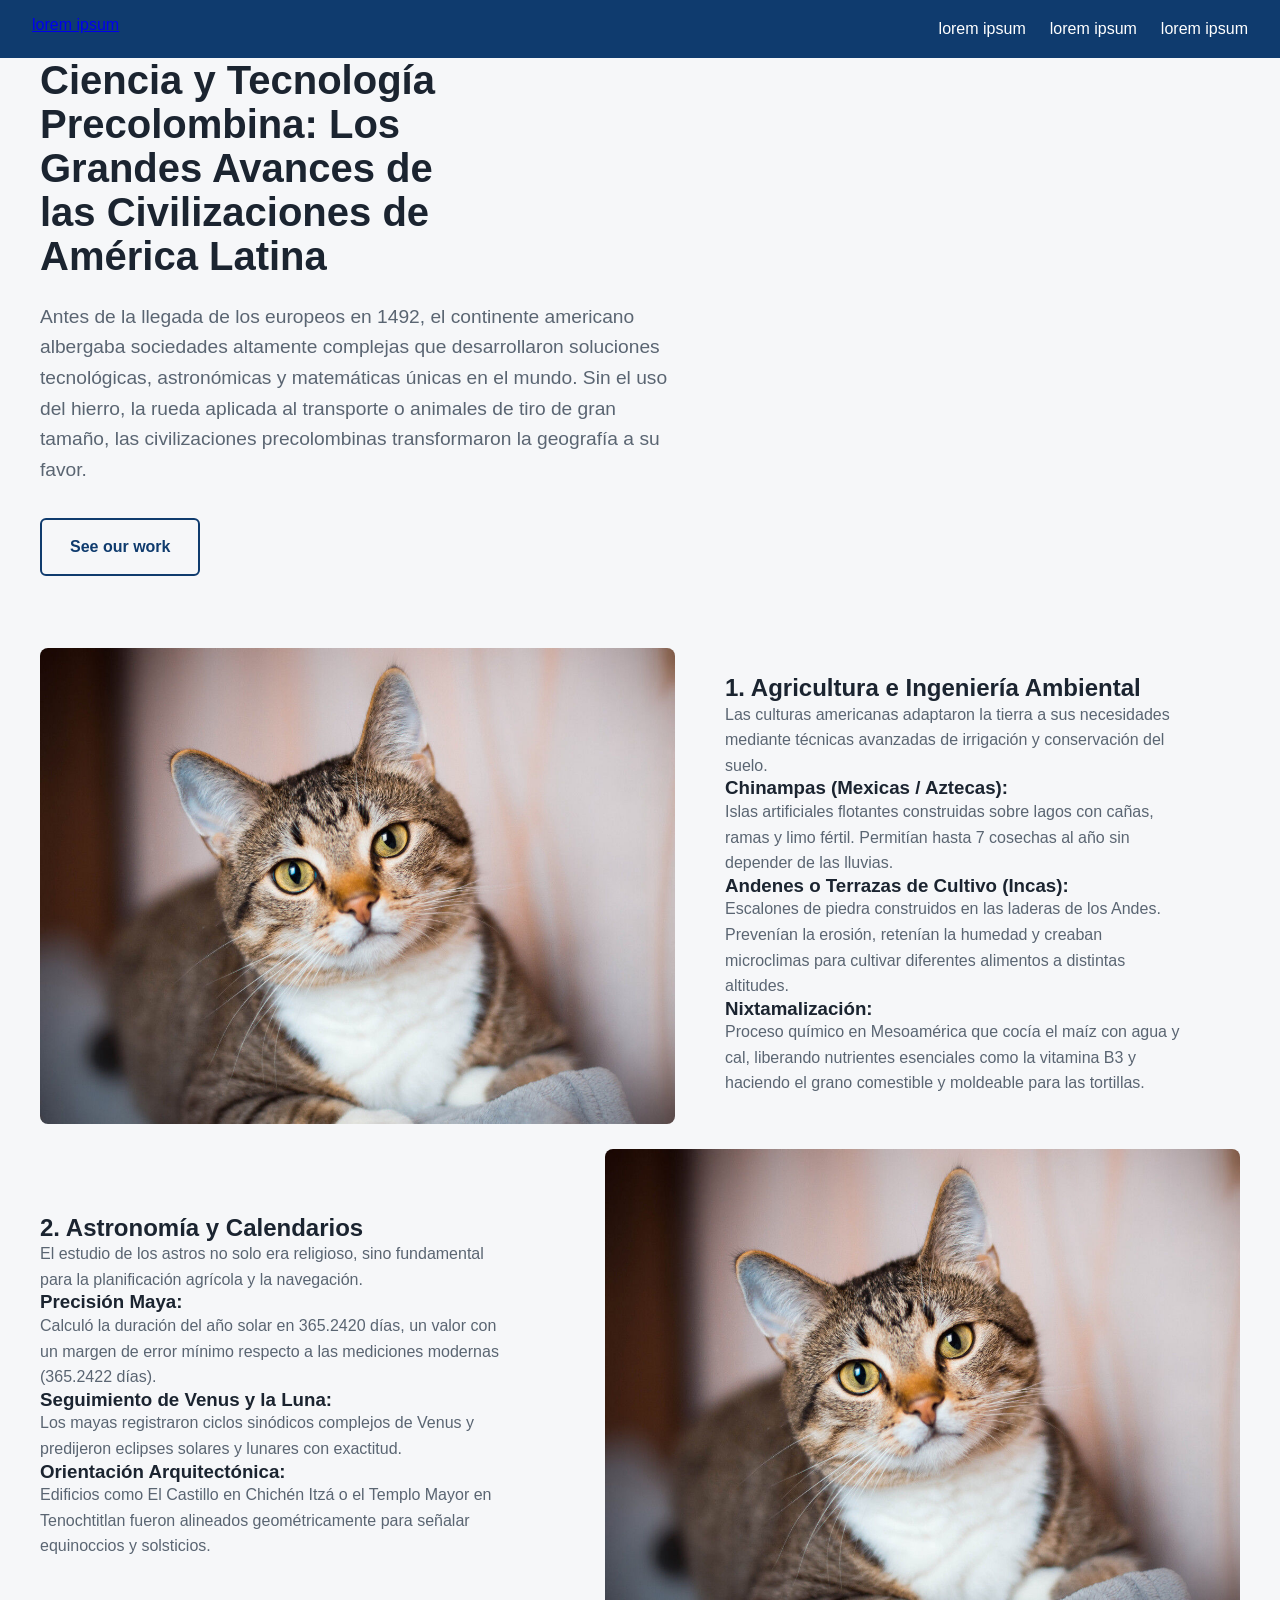
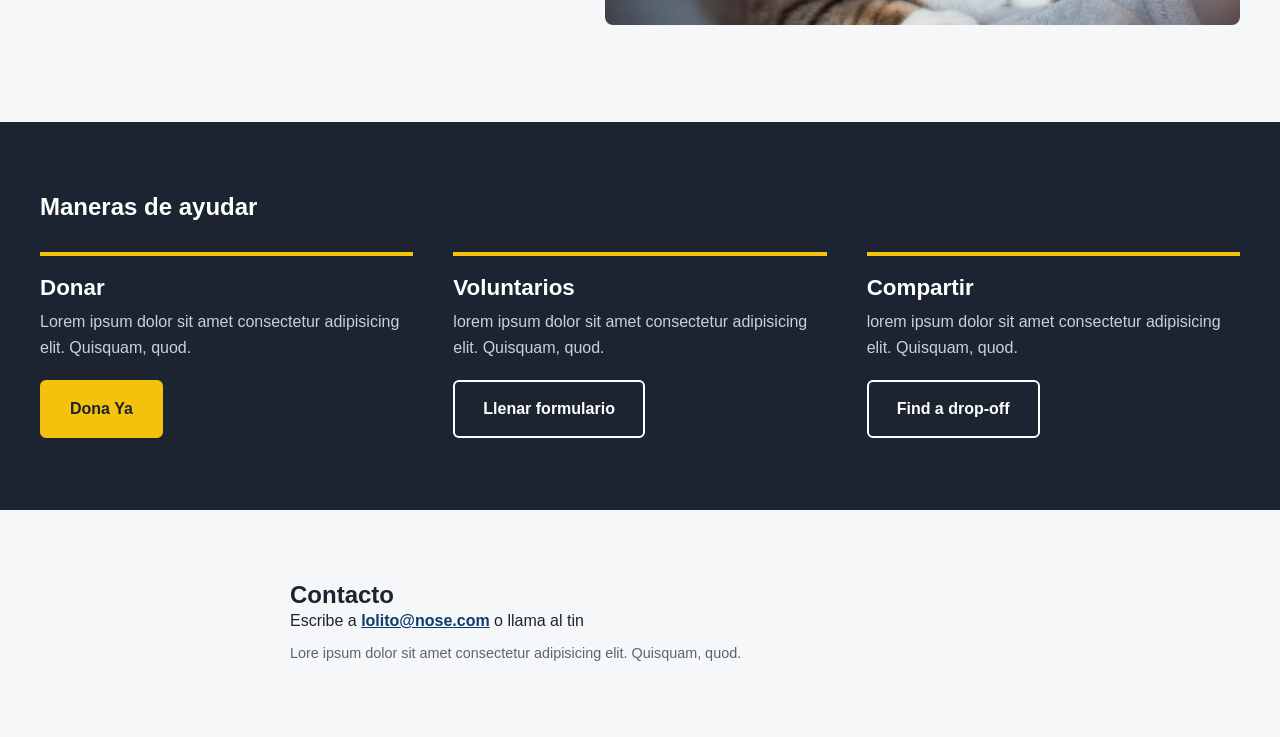
==== index.html @ e3e09599 "Add content on agriculture and astronomy" ====
<!DOCTYPE html>
<html lang="en">
<head>
    <meta charset="UTF-8">
    <meta name="viewport" content="width=device-width, initial-scale=1.0">
    <link rel="stylesheet" href="style.css">
    <title>Document</title>
</head>
<body>
    <header class="header">
        <a class="logo" href="#top">lorem ipsum</a>
        <nav class="menu">
            <ul class="menu-list">
                <li><a href="#about">lorem ipsum</a></li>
                <li><a href="#help">lorem ipsum</a></li>
                <li><a href="#contac">lorem ipsum</a></li>
            </ul>
        </nav>
    </header>
    <main id="top">
        <section class="hero">
            <div class="container">
                <!--svg class="wave" viewBox="0 0 600 60" preserveAspectRatio="none" aria-hidden="true">
                    <polyline points="0,30 90,30 110,28 125,8 140,52 155,4 170,56 185,22 205,34 230,30 600,30"/>
                </svg-->
                <h1>Ciencia y Tecnología Precolombina: Los Grandes Avances de las Civilizaciones de América Latina</h1>
                <p class="lead">Antes de la llegada de los europeos en 1492, el continente americano albergaba sociedades altamente complejas que desarrollaron 
                    soluciones tecnológicas, astronómicas y matemáticas únicas en el mundo. Sin el uso del hierro, la rueda aplicada al transporte o animales de tiro de gran tamaño, las civilizaciones precolombinas transformaron la geografía a su favor.</p>
                <div class="actions">
                    <a class="btn btn-outline" href="#about">See our work</a>
                </div>
            </div>
        </section>

        <section class="section">
            <div class="container">
                <div class="content">
                    <div class="image">
                        <img src="gatocomuneuropeo-97.jpg" alt="gato imagen">
                    </div>
                    <div class="text">
                        <h1>1. Agricultura e Ingeniería Ambiental</h1>
                        <p>Las culturas americanas adaptaron la tierra a sus necesidades mediante técnicas avanzadas de irrigación y conservación del suelo.</p>
                        <h3>Chinampas (Mexicas / Aztecas):</h3>
                        <p>Islas artificiales flotantes construidas sobre lagos con cañas, ramas y limo fértil. Permitían hasta 7 cosechas al año sin depender de las lluvias.</p>
                        <h3>Andenes o Terrazas de Cultivo (Incas):</h3>
                        <p>Escalones de piedra construidos en las laderas de los Andes. Prevenían la erosión, retenían la humedad y creaban microclimas para cultivar diferentes alimentos a distintas altitudes.</p>
                        <h3>Nixtamalización:</h3>
                        <p>Proceso químico en Mesoamérica que cocía el maíz con agua y cal, liberando nutrientes esenciales como la vitamina B3 y haciendo el grano comestible y moldeable para las tortillas.</p>
                    </div>
                </div>
                <div class="content-reverse">
                    <div class="text">
                        <h1>2. Astronomía y Calendarios</h1>
                        <p>El estudio de los astros no solo era religioso, sino fundamental para la planificación agrícola y la navegación.</p>
                        <h3>Precisión Maya:</h3>
                        <p>Calculó la duración del año solar en 365.2420 días, un valor con un margen de error mínimo respecto a las mediciones modernas (365.2422 días).</p>
                        <h3>Seguimiento de Venus y la Luna:</h3>
                        <p>Los mayas registraron ciclos sinódicos complejos de Venus y predijeron eclipses solares y lunares con exactitud.</p>
                        <h3>Orientación Arquitectónica:</h3>
                        <p>Edificios como El Castillo en Chichén Itzá o el Templo Mayor en Tenochtitlan fueron alineados geométricamente para señalar equinoccios y solsticios.</p>
                    </div>          
                    <div class="image">
                        <img src="gatocomuneuropeo-97.jpg" alt="gato imagen">
                    </div>
                </div>
            </div> 
        </section>

        <section class="section section-dark" id="help">
            <div class="container">
                <h2>Maneras de ayudar</h2>
                <div class="ways">
                    <div class="way">
                        <h3>Donar</h3>
                        <p>Lorem ipsum dolor sit amet consectetur adipisicing elit. Quisquam, quod.</p>
                        <a class="btn" href="#">Dona Ya</a>
                    </div>
                    <div class="way">
                        <h3>Voluntarios</h3>
                        <p>lorem ipsum dolor sit amet consectetur adipisicing elit. Quisquam, quod.</p>
                        <a class="btn btn-outline-light" href="#contact">Llenar formulario</a>
                    </div>
                    <div class="way">
                        <h3>Compartir</h3>
                        <p>lorem ipsum dolor sit amet consectetur adipisicing elit. Quisquam, quod.</p>
                        <a class="btn btn-outline-light" href="#contact">Find a drop-off</a>
                    </div>
                </div>
            </div>
        </section>
        <section class="section" id="contact">
            <div class="container contact">
                <h2>Contacto</h2>
                <p>Escribe a <a href="lolito@nose.com">lolito@nose.com</a> o llama al tin</p>
                <p class="small">Lore ipsum dolor sit amet consectetur adipisicing elit. Quisquam, quod.</p>
            </div>
        </section>
    </main>
</body>
</html>
---- style.css ----
:root{
    --ink: #1b2430;
    --paper: #f6f7f9;
    --river: #0f3b6e;
    --sun: #f4c20d;
    --flag-red: #c8102e;
    --muted: #5a6572;
}

*{
    margin: 0%;
    padding: 0;
    box-sizing: border-box;
}

body{
    background-color: var(--paper);
    color: var(--ink);
    font-family: "Public Sans", Arial, sans-serif;
    line-height: 1.6;
}

h1, h2, h3, .logo{
    font-family: "Bricolage Grotesque", Arial, sans-serif;
    line-height: 1.1;
}
/* Header Styles */
.header{
    background-color: var(--river);
    color: #fff;
    padding: 16px 32px;
    display: flex;
    text-align: center;
    justify-content: space-between;
    flex-wrap: wrap;
    position: sticky;
    top: 0;
}

.menu-list{
    list-style-type: none;
    display: flex;
    gap: 24px;
}

.menu-list a{
    color: #fff;
    text-decoration: none;
    transition: color 0.3s ease;
}
 
.menu-list a:hover{ color: var(--sun); }

.btn{
    display: inline-block;
    background-color: var(--sun);
    color: var(--ink);
    font-weight: 600;
    text-decoration: none;
    padding: 14px 28px;
    border-radius: 6px;
    border: 2px solid var(--sun);
    transition: transform 0.2s ease;
}
.btn:hover{ transform: translateY(-2px); }
.btn-small{ padding: 8px 20px; }
.btn-outline{ background: transparent; border-color: var(--river); color: var(--river); }
.btn-outline-light{ background: transparent; border-color: #fff; color: #fff; }

.hero h1{
    font-size: 2.5rem;
    font-weight: 700;
    max-width: 18ch;
}
 
.lead{
    font-size: 1.2rem;
    color: var(--muted);
    max-width: 60ch;
    margin: 24px 0 32px;
}
 
.actions{ 
    display: flex; 
    gap: 16px; 
    flex-wrap: wrap; }

.section{
    padding: 72px 32px;
}

.container{
    max-width: 1200px;
    margin: 0 auto;
}

.content, .content-reverse{
    display: flex;
    align-items: center;
    gap: 50px;
    margin-bottom: 25px;
}

.content-reverse{ 
    flex-direction: row; }

.image{
    flex: 1 1 45%;
    background-color: #d5dbe3;
    border-radius: 8px;
    overflow: hidden;
    min-height: 240px;
}
 
.image img{
    display: block;
    width: 100%;
    height: auto;
}

.text{ 
    flex: 1 1 35%; 
}
.text p{ max-width: 52ch; color: var(--muted); }

.section-dark{
    background-color: var(--ink);
    color: #fff;
}
 
.ways{
    display: grid;
    grid-template-columns: repeat(auto-fit, minmax(240px, 1fr));
    gap: 40px;
    margin-top: 32px;
}
 
.way{
    border-top: 4px solid var(--sun);
    padding-top: 20px;
}
.way h3{ font-size: 1.4rem; margin-bottom: 8px; }
.way p{ color: #c9d1db; margin-bottom: 20px; }
 
/* Contact */
.contact{ max-width: 700px; }
.contact a{ color: var(--river); font-weight: 600; }
.small{ font-size: 0.9rem; color: var(--muted); margin-top: 8px; }
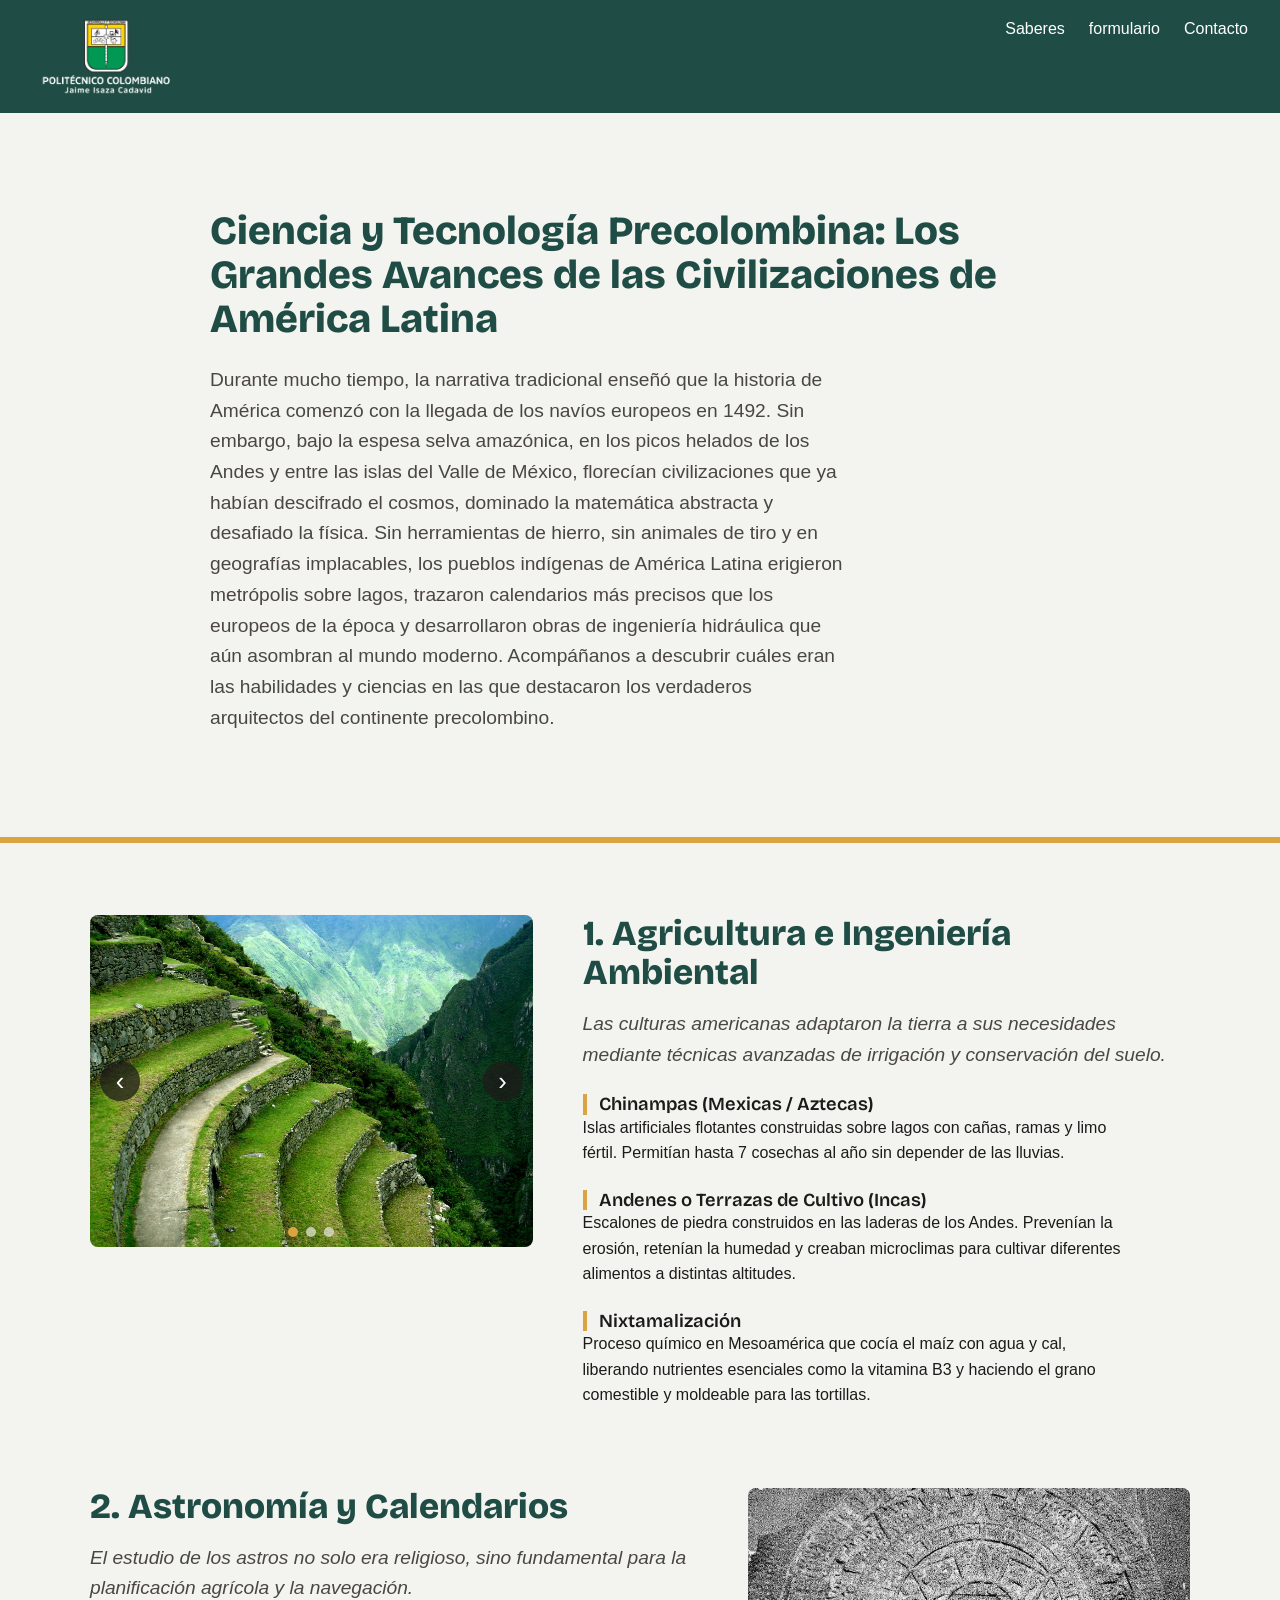
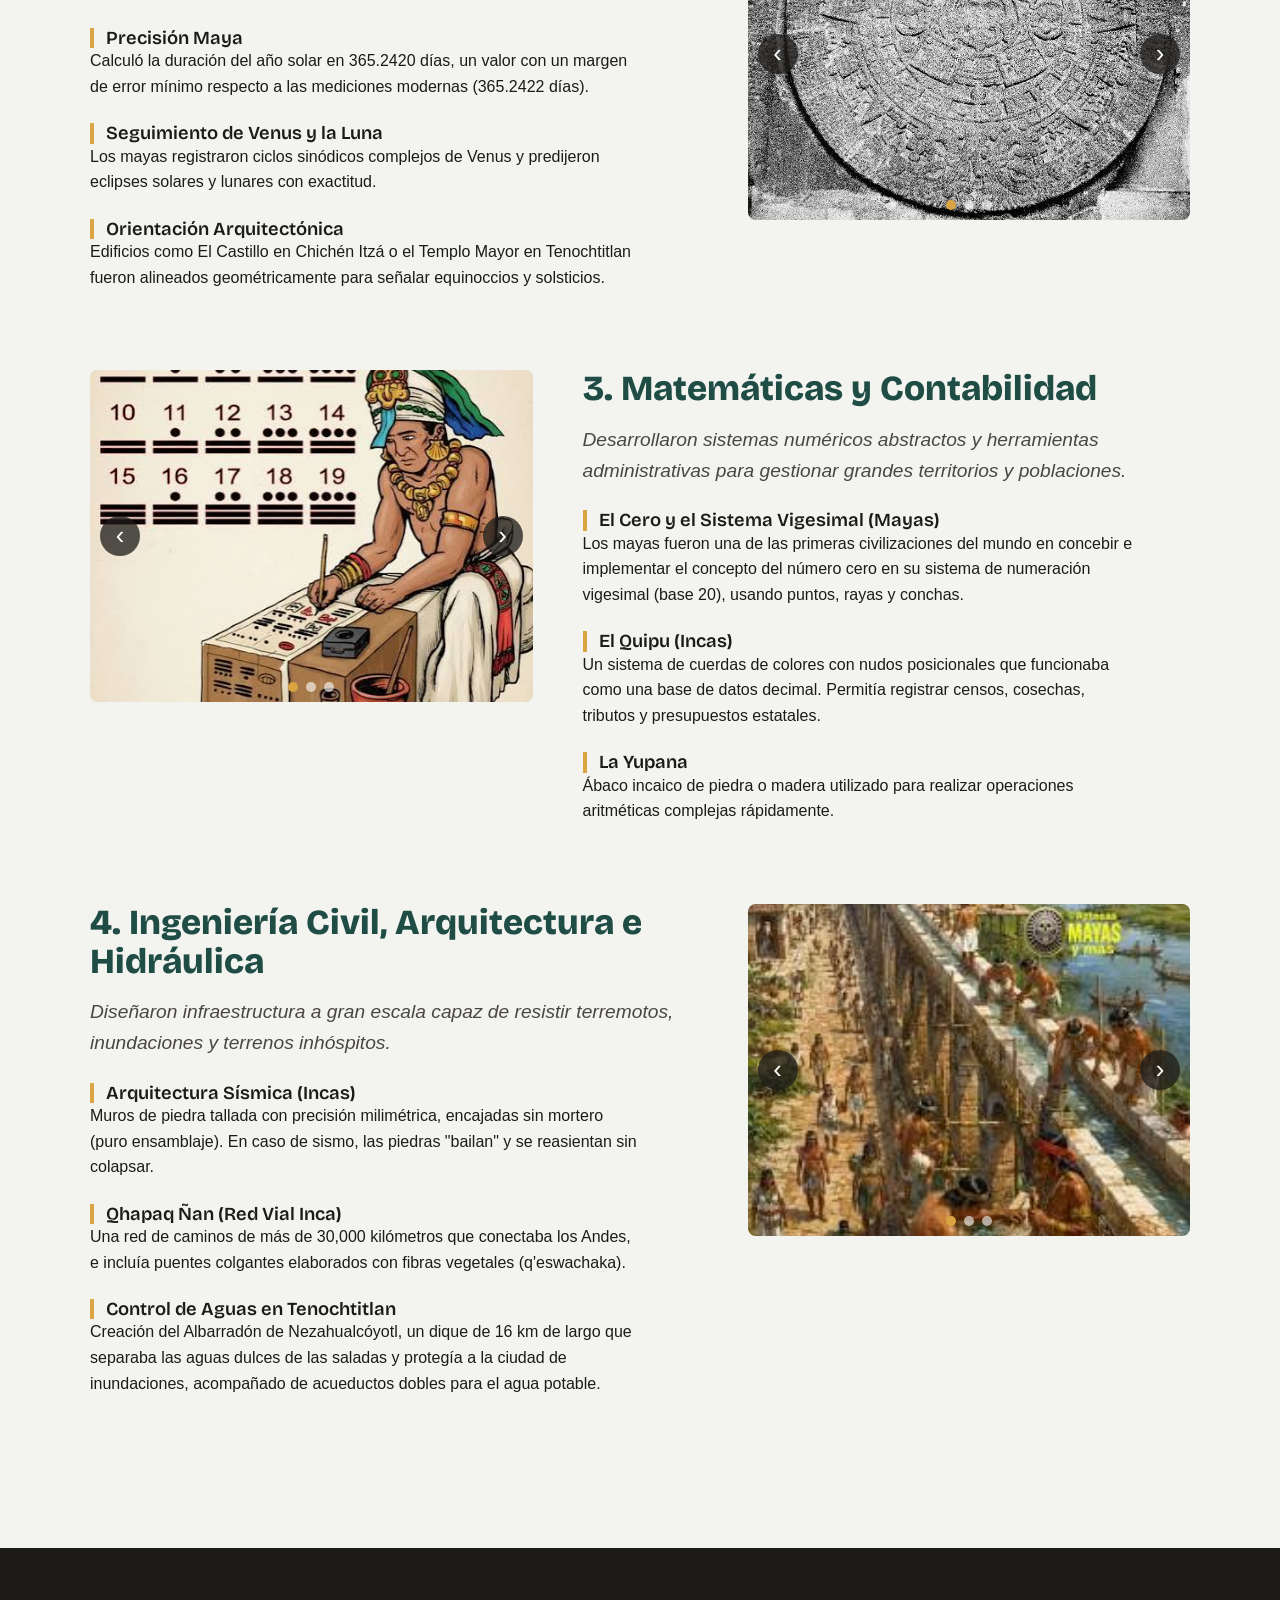
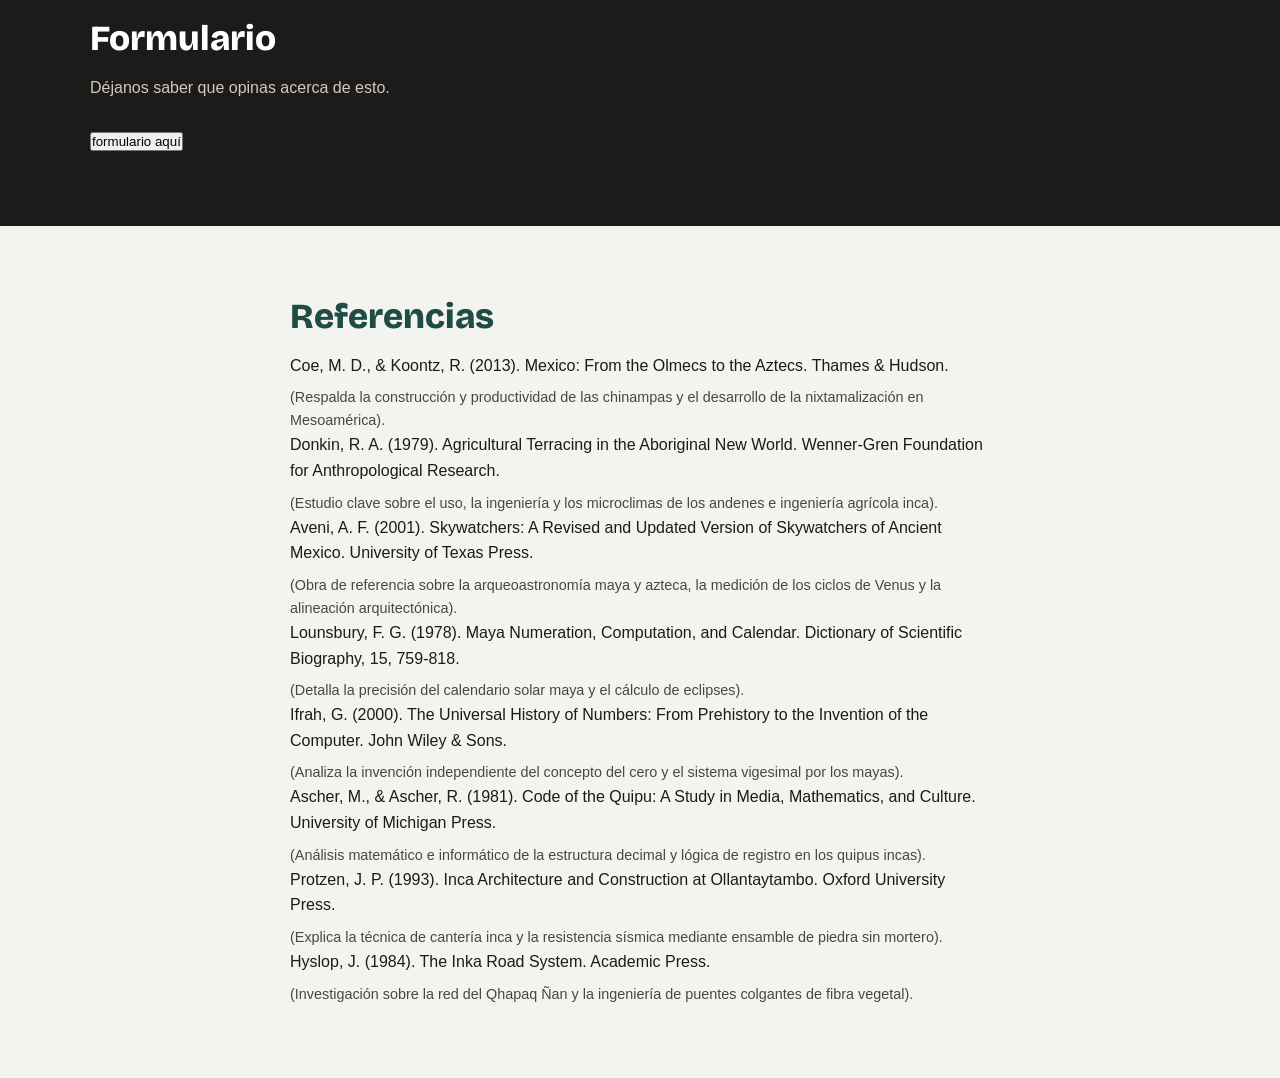
==== commit 64dcbad4: "Versión 3.0" ====
--- a/index.html
+++ b/index.html
@@ -1,101 +1,163 @@
 <!DOCTYPE html>
-<html lang="en">
+<html lang="es">
 <head>
     <meta charset="UTF-8">
     <meta name="viewport" content="width=device-width, initial-scale=1.0">
+    <link rel="preconnect" href="https://fonts.googleapis.com">
+    <link rel="preconnect" href="https://fonts.gstatic.com" crossorigin>
+    <link href="https://fonts.googleapis.com/css2?family=Bricolage+Grotesque:wght@600;800&family=Source+Serif+4:ital,wght@0,400;0,600;1,400&display=swap" rel="stylesheet">
     <link rel="stylesheet" href="style.css">
-    <title>Document</title>
+    <title>Saberes de los pueblos indígenas antes de la llegada de los españoles</title>
 </head>
 <body>
     <header class="header">
-        <a class="logo" href="#top">lorem ipsum</a>
+        <img src="img/logo-poli-v.png" alt="Logo de la página" class="logo"/>
         <nav class="menu">
             <ul class="menu-list">
-                <li><a href="#about">lorem ipsum</a></li>
-                <li><a href="#help">lorem ipsum</a></li>
-                <li><a href="#contac">lorem ipsum</a></li>
+                <li><a href="#about">Saberes</a></li>
+                <li><a href="#video">formulario</a></li>
+                <li><a href="#contact">Contacto</a></li>
             </ul>
         </nav>
     </header>
     <main id="top">
         <section class="hero">
             <div class="container">
-                <!--svg class="wave" viewBox="0 0 600 60" preserveAspectRatio="none" aria-hidden="true">
-                    <polyline points="0,30 90,30 110,28 125,8 140,52 155,4 170,56 185,22 205,34 230,30 600,30"/>
-                </svg-->
                 <h1>Ciencia y Tecnología Precolombina: Los Grandes Avances de las Civilizaciones de América Latina</h1>
-                <p class="lead">Antes de la llegada de los europeos en 1492, el continente americano albergaba sociedades altamente complejas que desarrollaron 
-                    soluciones tecnológicas, astronómicas y matemáticas únicas en el mundo. Sin el uso del hierro, la rueda aplicada al transporte o animales de tiro de gran tamaño, las civilizaciones precolombinas transformaron la geografía a su favor.</p>
-                <div class="actions">
-                    <a class="btn btn-outline" href="#about">See our work</a>
-                </div>
+                <p class="lead">Durante mucho tiempo, la narrativa tradicional enseñó que la historia de América comenzó con la llegada de los navíos europeos en 1492. Sin embargo, bajo la espesa selva amazónica, en los picos helados de los Andes y entre las islas del Valle de México, florecían civilizaciones que ya habían descifrado el cosmos, dominado la matemática abstracta y desafiado la física.
+
+Sin herramientas de hierro, sin animales de tiro y en geografías implacables, los pueblos indígenas de América Latina erigieron metrópolis sobre lagos, trazaron calendarios más precisos que los europeos de la época y desarrollaron obras de ingeniería hidráulica que aún asombran al mundo moderno.
+
+Acompáñanos a descubrir cuáles eran las habilidades y ciencias en las que destacaron los verdaderos arquitectos del continente precolombino.</p>
             </div>
         </section>
 
-        <section class="section">
+        <section class="section" id="about">
             <div class="container">
-                <div class="content">
-                    <div class="image">
-                        <img src="gatocomuneuropeo-97.jpg" alt="gato imagen">
+                <article class="content">
+                     <div class="image carousel" role="group" aria-roledescription="carrusel" aria-label="Terrazas de cultivo incas en los Andes">
+                        <div class="slides" tabindex="0">
+                            <img src="img/agricultura.jpg" alt="Terrazas de cultivo incas en los Andes">
+                            <img src="img/agricultura2.png" alt="Terrazas de cultivo incas en los Andes (imagen 2)">
+                            <img src="img/agricultura3.png" alt="Terrazas de cultivo incas en los Andes (imagen 3)">
+                        </div>
+                        <button class="carousel-btn prev" type="button" aria-label="Imagen anterior">&#8249;</button>
+                        <button class="carousel-btn next" type="button" aria-label="Imagen siguiente">&#8250;</button>
+                        <div class="dots"></div>
                     </div>
                     <div class="text">
-                        <h1>1. Agricultura e Ingeniería Ambiental</h1>
+                        <h2>1. Agricultura e Ingeniería Ambiental</h2>
                         <p>Las culturas americanas adaptaron la tierra a sus necesidades mediante técnicas avanzadas de irrigación y conservación del suelo.</p>
-                        <h3>Chinampas (Mexicas / Aztecas):</h3>
+                        <h3>Chinampas (Mexicas / Aztecas)</h3>
                         <p>Islas artificiales flotantes construidas sobre lagos con cañas, ramas y limo fértil. Permitían hasta 7 cosechas al año sin depender de las lluvias.</p>
-                        <h3>Andenes o Terrazas de Cultivo (Incas):</h3>
+                        <h3>Andenes o Terrazas de Cultivo (Incas)</h3>
                         <p>Escalones de piedra construidos en las laderas de los Andes. Prevenían la erosión, retenían la humedad y creaban microclimas para cultivar diferentes alimentos a distintas altitudes.</p>
-                        <h3>Nixtamalización:</h3>
+                        <h3>Nixtamalización</h3>
                         <p>Proceso químico en Mesoamérica que cocía el maíz con agua y cal, liberando nutrientes esenciales como la vitamina B3 y haciendo el grano comestible y moldeable para las tortillas.</p>
                     </div>
-                </div>
-                <div class="content-reverse">
+                </article>
+
+                <article class="content-reverse">
                     <div class="text">
-                        <h1>2. Astronomía y Calendarios</h1>
+                        <h2>2. Astronomía y Calendarios</h2>
                         <p>El estudio de los astros no solo era religioso, sino fundamental para la planificación agrícola y la navegación.</p>
-                        <h3>Precisión Maya:</h3>
+                        <h3>Precisión Maya</h3>
                         <p>Calculó la duración del año solar en 365.2420 días, un valor con un margen de error mínimo respecto a las mediciones modernas (365.2422 días).</p>
-                        <h3>Seguimiento de Venus y la Luna:</h3>
+                        <h3>Seguimiento de Venus y la Luna</h3>
                         <p>Los mayas registraron ciclos sinódicos complejos de Venus y predijeron eclipses solares y lunares con exactitud.</p>
-                        <h3>Orientación Arquitectónica:</h3>
+                        <h3>Orientación Arquitectónica</h3>
                         <p>Edificios como El Castillo en Chichén Itzá o el Templo Mayor en Tenochtitlan fueron alineados geométricamente para señalar equinoccios y solsticios.</p>
-                    </div>          
-                    <div class="image">
-                        <img src="gatocomuneuropeo-97.jpg" alt="gato imagen">
                     </div>
-                </div>
-            </div> 
+                    <div class="image carousel" role="group" aria-roledescription="carrusel" aria-label="Terrazas de cultivo incas en los Andes">
+                        <div class="slides" tabindex="0">
+                            <img src="img/astronomia.jpg" alt="Terrazas de cultivo incas en los Andes">
+                            <img src="img/astronomia2.png" alt="Terrazas de cultivo incas en los Andes (imagen 2)">
+                            <img src="img/astronomia3.png" alt="Terrazas de cultivo incas en los Andes (imagen 3)">
+                        </div>
+                        <button class="carousel-btn prev" type="button" aria-label="Imagen anterior">&#8249;</button>
+                        <button class="carousel-btn next" type="button" aria-label="Imagen siguiente">&#8250;</button>
+                        <div class="dots"></div>
+                    </div>
+                </article>
+
+                <article class="content">
+                    <div class="image carousel" role="group" aria-roledescription="carrusel" aria-label="Terrazas de cultivo incas en los Andes">
+                        <div class="slides" tabindex="0">
+                            <img src="img/matematicas.png" alt="Terrazas de cultivo incas en los Andes">
+                            <img src="img/matematicas2.png" alt="Terrazas de cultivo incas en los Andes (imagen 2)">
+                            <img src="img/matematicas3.png" alt="Terrazas de cultivo incas en los Andes (imagen 3)">
+                        </div>
+                        <button class="carousel-btn prev" type="button" aria-label="Imagen anterior">&#8249;</button>
+                        <button class="carousel-btn next" type="button" aria-label="Imagen siguiente">&#8250;</button>
+                        <div class="dots"></div>
+                    </div>
+                    <div class="text">
+                        <h2>3. Matemáticas y Contabilidad</h2>
+                        <p>Desarrollaron sistemas numéricos abstractos y herramientas administrativas para gestionar grandes territorios y poblaciones.</p>
+                        <h3>El Cero y el Sistema Vigesimal (Mayas)</h3>
+                        <p>Los mayas fueron una de las primeras civilizaciones del mundo en concebir e implementar el concepto del número cero en su sistema de numeración vigesimal (base 20), usando puntos, rayas y conchas.</p>
+                        <h3>El Quipu (Incas)</h3>
+                        <p>Un sistema de cuerdas de colores con nudos posicionales que funcionaba como una base de datos decimal. Permitía registrar censos, cosechas, tributos y presupuestos estatales.</p>
+                        <h3>La Yupana</h3>
+                        <p>Ábaco incaico de piedra o madera utilizado para realizar operaciones aritméticas complejas rápidamente.</p>
+                    </div>
+                </article>
+
+                <article class="content-reverse">
+                    <div class="text">
+                        <h2>4. Ingeniería Civil, Arquitectura e Hidráulica</h2>
+                        <p>Diseñaron infraestructura a gran escala capaz de resistir terremotos, inundaciones y terrenos inhóspitos.</p>
+                        <h3>Arquitectura Sísmica (Incas)</h3>
+                        <p>Muros de piedra tallada con precisión milimétrica, encajadas sin mortero (puro ensamblaje). En caso de sismo, las piedras "bailan" y se reasientan sin colapsar.</p>
+                        <h3>Qhapaq Ñan (Red Vial Inca)</h3>
+                        <p>Una red de caminos de más de 30,000 kilómetros que conectaba los Andes, e incluía puentes colgantes elaborados con fibras vegetales (q'eswachaka).</p>
+                        <h3>Control de Aguas en Tenochtitlan</h3>
+                        <p>Creación del Albarradón de Nezahualcóyotl, un dique de 16 km de largo que separaba las aguas dulces de las saladas y protegía a la ciudad de inundaciones, acompañado de acueductos dobles para el agua potable.</p>
+                    </div>
+                    <div class="image carousel" role="group" aria-roledescription="carrusel" aria-label="Terrazas de cultivo incas en los Andes">
+                        <div class="slides" tabindex="0">
+                            <img src="img/ingenieria.jpg" alt="Terrazas de cultivo incas en los Andes">
+                            <img src="img/ingenieria2.png" alt="Terrazas de cultivo incas en los Andes (imagen 2)">
+                            <img src="img/ingenieria3.png" alt="Terrazas de cultivo incas en los Andes (imagen 3)">
+                        </div>
+                        <button class="carousel-btn prev" type="button" aria-label="Imagen anterior">&#8249;</button>
+                        <button class="carousel-btn next" type="button" aria-label="Imagen siguiente">&#8250;</button>
+                        <div class="dots"></div>
+                    </div>
+                </article>
+            </div>
         </section>
-
-        <section class="section section-dark" id="help">
+<section class="section section-dark" id="video">
             <div class="container">
-                <h2>Maneras de ayudar</h2>
-                <div class="ways">
-                    <div class="way">
-                        <h3>Donar</h3>
-                        <p>Lorem ipsum dolor sit amet consectetur adipisicing elit. Quisquam, quod.</p>
-                        <a class="btn" href="#">Dona Ya</a>
-                    </div>
-                    <div class="way">
-                        <h3>Voluntarios</h3>
-                        <p>lorem ipsum dolor sit amet consectetur adipisicing elit. Quisquam, quod.</p>
-                        <a class="btn btn-outline-light" href="#contact">Llenar formulario</a>
-                    </div>
-                    <div class="way">
-                        <h3>Compartir</h3>
-                        <p>lorem ipsum dolor sit amet consectetur adipisicing elit. Quisquam, quod.</p>
-                        <a class="btn btn-outline-light" href="#contact">Find a drop-off</a>
-                    </div>
+                <h2>Formulario</h2>
+                <p class="video-intro">Déjanos saber que opinas acerca de esto.</p>
+                <div class="form-part">
+                    <button>formulario aquí</button>
                 </div>
             </div>
         </section>
         <section class="section" id="contact">
             <div class="container contact">
-                <h2>Contacto</h2>
-                <p>Escribe a <a href="lolito@nose.com">lolito@nose.com</a> o llama al tin</p>
-                <p class="small">Lore ipsum dolor sit amet consectetur adipisicing elit. Quisquam, quod.</p>
+                <h2>Referencias</h2>
+                <p>Coe, M. D., & Koontz, R. (2013). Mexico: From the Olmecs to the Aztecs. Thames & Hudson.</p>
+                <p class="small">(Respalda la construcción y productividad de las chinampas y el desarrollo de la nixtamalización en Mesoamérica).</p>
+                <p>Donkin, R. A. (1979). Agricultural Terracing in the Aboriginal New World. Wenner-Gren Foundation for Anthropological Research.</p>
+                <p class="small">(Estudio clave sobre el uso, la ingeniería y los microclimas de los andenes e ingeniería agrícola inca).</p>
+                <p>Aveni, A. F. (2001). Skywatchers: A Revised and Updated Version of Skywatchers of Ancient Mexico. University of Texas Press.</p>
+                <p class="small">(Obra de referencia sobre la arqueoastronomía maya y azteca, la medición de los ciclos de Venus y la alineación arquitectónica).</p>
+                <p>Lounsbury, F. G. (1978). Maya Numeration, Computation, and Calendar. Dictionary of Scientific Biography, 15, 759-818.</p>
+                <p class="small">(Detalla la precisión del calendario solar maya y el cálculo de eclipses).</p>
+                <p>Ifrah, G. (2000). The Universal History of Numbers: From Prehistory to the Invention of the Computer. John Wiley & Sons.</p>
+                <p class="small">(Analiza la invención independiente del concepto del cero y el sistema vigesimal por los mayas).</p>
+                <p>Ascher, M., & Ascher, R. (1981). Code of the Quipu: A Study in Media, Mathematics, and Culture. University of Michigan Press.</p>
+                <p class="small">(Análisis matemático e informático de la estructura decimal y lógica de registro en los quipus incas).</p>
+                <p>Protzen, J. P. (1993). Inca Architecture and Construction at Ollantaytambo. Oxford University Press.</p>
+                <p class="small">(Explica la técnica de cantería inca y la resistencia sísmica mediante ensamble de piedra sin mortero).</p>
+                <p>Hyslop, J. (1984). The Inka Road System. Academic Press.</p>
+                <p class="small">(Investigación sobre la red del Qhapaq Ñan y la ingeniería de puentes colgantes de fibra vegetal).</p>
             </div>
         </section>
     </main>
+    <script src="scripts.js"></script>
 </body>
-</html>
+</html>
--- a/style.css
+++ b/style.css
@@ -1,10 +1,9 @@
 :root{
-    --ink: #1b2430;
-    --paper: #f6f7f9;
-    --river: #0f3b6e;
-    --sun: #f4c20d;
-    --flag-red: #c8102e;
-    --muted: #5a6572;
+    --ink: #1d1b19;
+    --paper: #f3f3ef;
+    --jade: #1f4d45;
+    --gold: #d9a441;
+    --muted: #4a4743;
 }
 
 *{
@@ -24,9 +23,15 @@
     font-family: "Bricolage Grotesque", Arial, sans-serif;
     line-height: 1.1;
 }
+
+a{ color: inherit; }
+a:focus-visible, .btn:focus-visible{
+    outline: 3px solid var(--gold);
+    outline-offset: 3px;
+}
 /* Header Styles */
 .header{
-    background-color: var(--river);
+    background-color: var(--jade);
     color: #fff;
     padding: 16px 32px;
     display: flex;
@@ -35,6 +40,11 @@
     flex-wrap: wrap;
     position: sticky;
     top: 0;
+    z-index: 10;
+}
+.logo{ 
+    max-width: 150px;
+    width: 100%;
 }
 
 .menu-list{
@@ -49,28 +59,26 @@
     transition: color 0.3s ease;
 }
  
-.menu-list a:hover{ color: var(--sun); }
-
-.btn{
-    display: inline-block;
-    background-color: var(--sun);
-    color: var(--ink);
-    font-weight: 600;
-    text-decoration: none;
-    padding: 14px 28px;
-    border-radius: 6px;
-    border: 2px solid var(--sun);
-    transition: transform 0.2s ease;
-}
+a{ color: inherit; }
+a:focus-visible, .btn:focus-visible{
+    outline: 3px solid var(--gold);
+    outline-offset: 3px;}
+
 .btn:hover{ transform: translateY(-2px); }
 .btn-small{ padding: 8px 20px; }
 .btn-outline{ background: transparent; border-color: var(--river); color: var(--river); }
 .btn-outline-light{ background: transparent; border-color: #fff; color: #fff; }
 
+.hero{
+    padding: 96px 32px 72px;
+    border-bottom: 6px solid var(--gold);
+}
+.hero .container{ max-width: 860px; }
+
 .hero h1{
     font-size: 2.5rem;
-    font-weight: 700;
-    max-width: 18ch;
+    font-weight: 800;
+    color: var(--jade);
 }
  
 .lead{
@@ -79,37 +87,36 @@
     max-width: 60ch;
     margin: 24px 0 32px;
 }
- 
-.actions{ 
-    display: flex; 
-    gap: 16px; 
-    flex-wrap: wrap; }
-
-.section{
-    padding: 72px 32px;
-}
-
-.container{
-    max-width: 1200px;
-    margin: 0 auto;
+
+.section{ padding: 72px 32px; }
+.container{ max-width: 1100px; margin: 0 auto; }
+#about, #help, #contact{ scroll-margin-top: 70px; }
+
+.section h2{
+    font-size: clamp(1.6rem, 4vw, 2.2rem);
+    font-weight: 800;
+    margin-bottom: 16px;
+    color: var(--jade);
 }
 
 .content, .content-reverse{
     display: flex;
-    align-items: center;
+    align-items: flex-start;
     gap: 50px;
-    margin-bottom: 25px;
+    margin-bottom: 72px;
 }
 
 .content-reverse{ 
     flex-direction: row; }
 
 .image{
-    flex: 1 1 45%;
-    background-color: #d5dbe3;
+    flex: 1 1 40%;
+    background-color: #d8d8d0;
     border-radius: 8px;
     overflow: hidden;
     min-height: 240px;
+    position: sticky;
+    top: 90px;
 }
  
 .image img{
@@ -118,32 +125,92 @@
     height: auto;
 }
 
-.text{ 
-    flex: 1 1 35%; 
-}
-.text p{ max-width: 52ch; color: var(--muted); }
-
-.section-dark{
-    background-color: var(--ink);
+.slides{
+    display: flex;
+    overflow-x: auto;
+    scroll-snap-type: x mandatory;
+    scrollbar-width: none;
+}
+.slides::-webkit-scrollbar{ display: none; }
+.slides img{
+    flex: 0 0 100%;
+    width: 100%;
+    aspect-ratio: 4 / 3;
+    object-fit: cover;
+    scroll-snap-align: start;
+    display: block;
+}
+.carousel-btn{
+    position: absolute;
+    top: 50%;
+    transform: translateY(-50%);
+    width: 40px;
+    height: 40px;
+    border: 0;
+    border-radius: 50%;
+    background-color: rgba(29, 27, 25, 0.75);
     color: #fff;
-}
- 
-.ways{
-    display: grid;
-    grid-template-columns: repeat(auto-fit, minmax(240px, 1fr));
-    gap: 40px;
-    margin-top: 32px;
-}
- 
-.way{
-    border-top: 4px solid var(--sun);
-    padding-top: 20px;
-}
-.way h3{ font-size: 1.4rem; margin-bottom: 8px; }
-.way p{ color: #c9d1db; margin-bottom: 20px; }
+    font-size: 1.6rem;
+    line-height: 1;
+    cursor: pointer;
+}
+.carousel-btn:hover{ background-color: var(--jade); }
+.carousel-btn:focus-visible, .slides:focus-visible{ outline: 3px solid var(--gold); outline-offset: -3px; }
+.carousel-btn.prev{ left: 10px; }
+.carousel-btn.next{ right: 10px; }
+.dots{
+    position: absolute;
+    bottom: 10px;
+    left: 0;
+    right: 0;
+    display: flex;
+    justify-content: center;
+    gap: 8px;
+}
+.dot{
+    width: 10px;
+    height: 10px;
+    border: 0;
+    border-radius: 50%;
+    background-color: rgba(255, 255, 255, 0.6);
+    cursor: pointer;
+    padding: 0;
+}
+.dot.active{ background-color: var(--gold); }
+
+.text{ flex: 1 1 55%; }
+.text p{ max-width: 62ch; margin-bottom: 8px; }
+.text > p:first-of-type{ font-size: 1.2rem; font-style: italic; color: var(--muted); margin-bottom: 20px; }
+.text h3{
+    font-size: 1.15rem;
+    font-weight: 600;
+    margin-top: 24px;
+    padding-left: 12px;
+    border-left: 4px solid var(--gold);
+}
+
+.section-dark{ background-color: var(--ink); color: #fff; }
+.section-dark h2{ color: #fff; }
+.video-intro{ color: #cfcac2; max-width: 62ch; margin-bottom: 28px; }
+.video-frame{
+    position: relative;
+    aspect-ratio: 16 / 9;
+    max-width: 900px;
+    border-radius: 8px;
+    overflow: hidden;
+    background-color: #000;
+    border-bottom: 4px solid var(--gold);
+}
+.video-frame video, .video-frame iframe{
+    position: absolute;
+    inset: 0;
+    width: 100%;
+    height: 100%;
+    border: 0;
+}
  
 /* Contact */
 .contact{ max-width: 700px; }
-.contact a{ color: var(--river); font-weight: 600; }
+.contact a{ color: var(--jade); font-weight: 600; }
 .small{ font-size: 0.9rem; color: var(--muted); margin-top: 8px; }
 
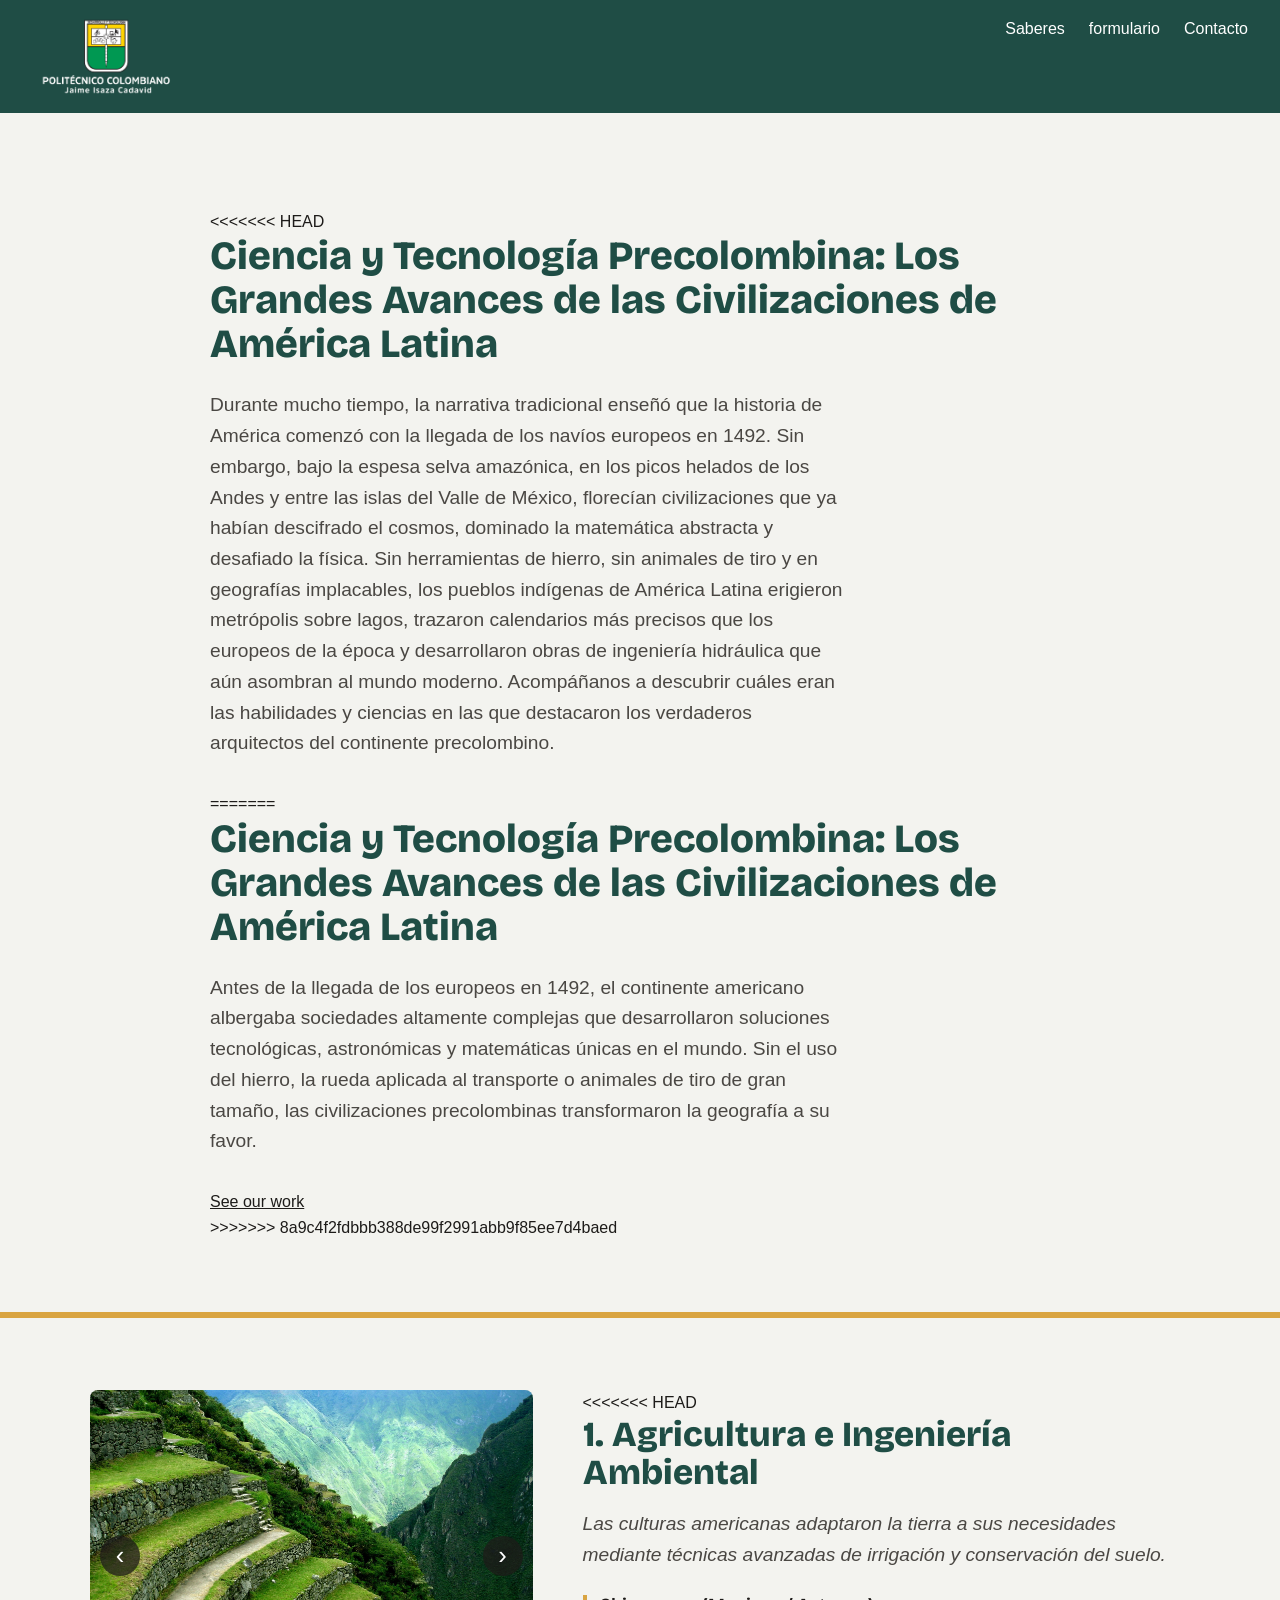
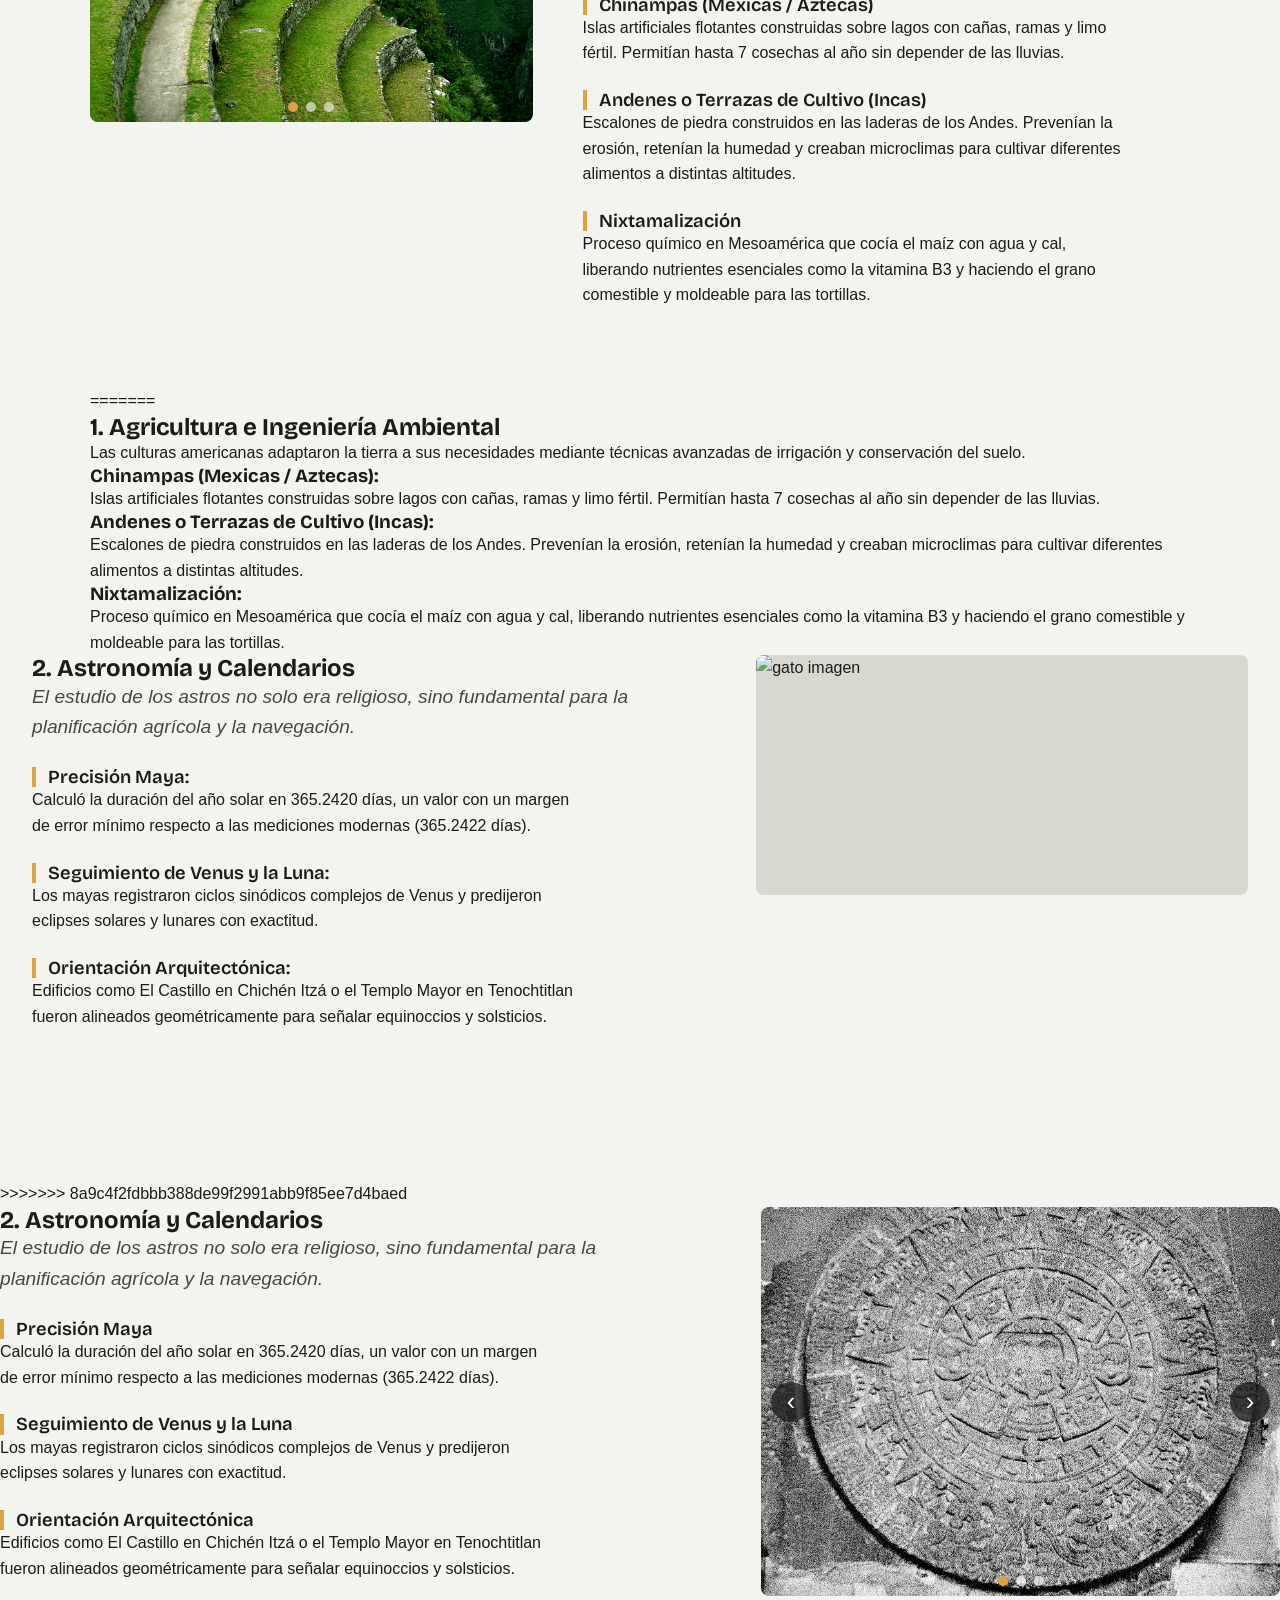
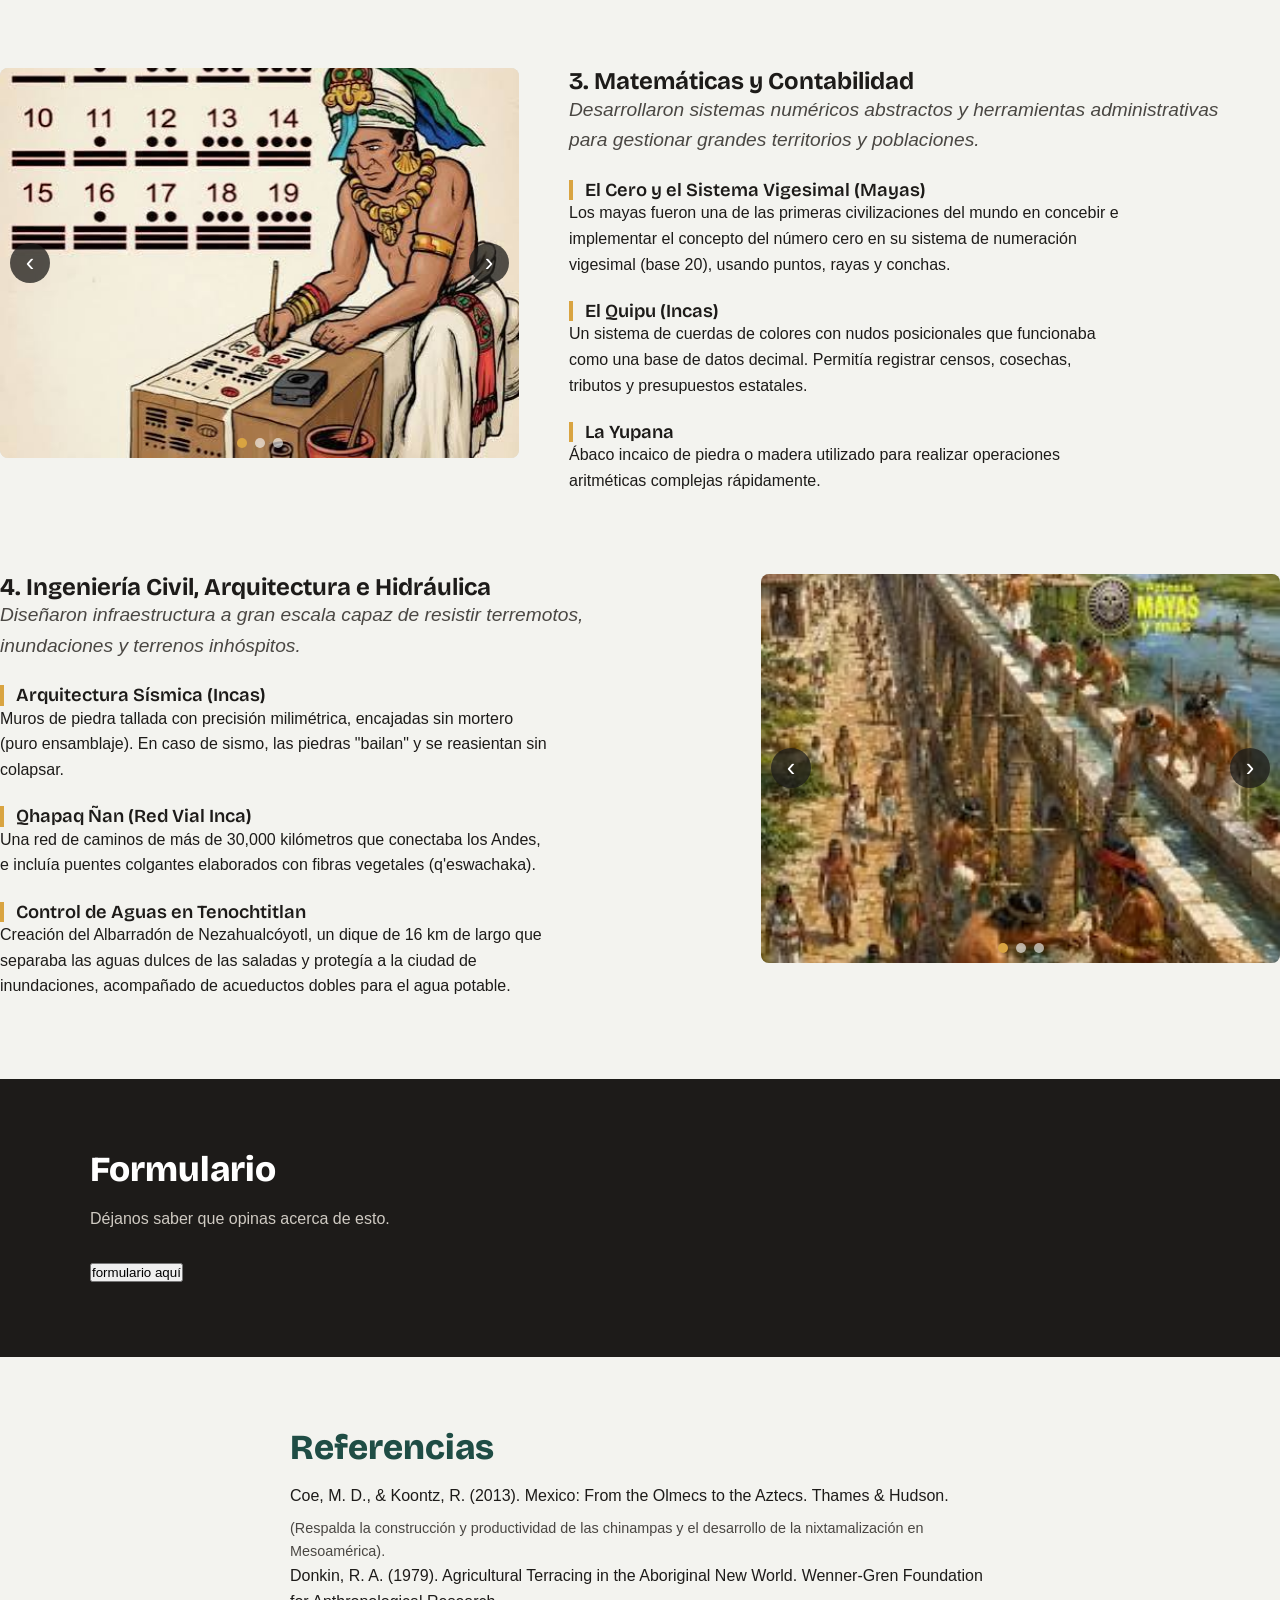
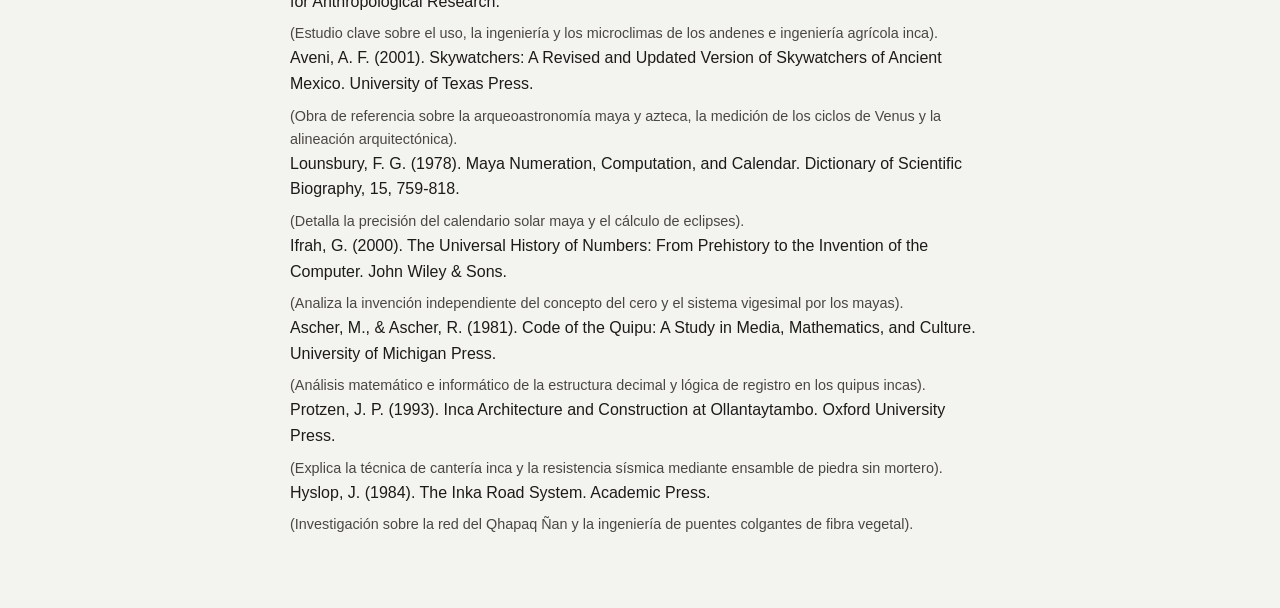
==== commit 7cecae2f: "conflicto con el index" ====
--- a/index.html
+++ b/index.html
@@ -23,12 +23,24 @@
     <main id="top">
         <section class="hero">
             <div class="container">
+<<<<<<< HEAD
                 <h1>Ciencia y Tecnología Precolombina: Los Grandes Avances de las Civilizaciones de América Latina</h1>
                 <p class="lead">Durante mucho tiempo, la narrativa tradicional enseñó que la historia de América comenzó con la llegada de los navíos europeos en 1492. Sin embargo, bajo la espesa selva amazónica, en los picos helados de los Andes y entre las islas del Valle de México, florecían civilizaciones que ya habían descifrado el cosmos, dominado la matemática abstracta y desafiado la física.
 
 Sin herramientas de hierro, sin animales de tiro y en geografías implacables, los pueblos indígenas de América Latina erigieron metrópolis sobre lagos, trazaron calendarios más precisos que los europeos de la época y desarrollaron obras de ingeniería hidráulica que aún asombran al mundo moderno.
 
 Acompáñanos a descubrir cuáles eran las habilidades y ciencias en las que destacaron los verdaderos arquitectos del continente precolombino.</p>
+=======
+                <!--svg class="wave" viewBox="0 0 600 60" preserveAspectRatio="none" aria-hidden="true">
+                    <polyline points="0,30 90,30 110,28 125,8 140,52 155,4 170,56 185,22 205,34 230,30 600,30"/>
+                </svg-->
+                <h1>Ciencia y Tecnología Precolombina: Los Grandes Avances de las Civilizaciones de América Latina</h1>
+                <p class="lead">Antes de la llegada de los europeos en 1492, el continente americano albergaba sociedades altamente complejas que desarrollaron 
+                    soluciones tecnológicas, astronómicas y matemáticas únicas en el mundo. Sin el uso del hierro, la rueda aplicada al transporte o animales de tiro de gran tamaño, las civilizaciones precolombinas transformaron la geografía a su favor.</p>
+                <div class="actions">
+                    <a class="btn btn-outline" href="#about">See our work</a>
+                </div>
+>>>>>>> 8a9c4f2fdbbb388de99f2991abb9f85ee7d4baed
             </div>
         </section>
 
@@ -46,6 +58,7 @@
                         <div class="dots"></div>
                     </div>
                     <div class="text">
+<<<<<<< HEAD
                         <h2>1. Agricultura e Ingeniería Ambiental</h2>
                         <p>Las culturas americanas adaptaron la tierra a sus necesidades mediante técnicas avanzadas de irrigación y conservación del suelo.</p>
                         <h3>Chinampas (Mexicas / Aztecas)</h3>
@@ -56,6 +69,35 @@
                         <p>Proceso químico en Mesoamérica que cocía el maíz con agua y cal, liberando nutrientes esenciales como la vitamina B3 y haciendo el grano comestible y moldeable para las tortillas.</p>
                     </div>
                 </article>
+=======
+                        <h1>1. Agricultura e Ingeniería Ambiental</h1>
+                        <p>Las culturas americanas adaptaron la tierra a sus necesidades mediante técnicas avanzadas de irrigación y conservación del suelo.</p>
+                        <h3>Chinampas (Mexicas / Aztecas):</h3>
+                        <p>Islas artificiales flotantes construidas sobre lagos con cañas, ramas y limo fértil. Permitían hasta 7 cosechas al año sin depender de las lluvias.</p>
+                        <h3>Andenes o Terrazas de Cultivo (Incas):</h3>
+                        <p>Escalones de piedra construidos en las laderas de los Andes. Prevenían la erosión, retenían la humedad y creaban microclimas para cultivar diferentes alimentos a distintas altitudes.</p>
+                        <h3>Nixtamalización:</h3>
+                        <p>Proceso químico en Mesoamérica que cocía el maíz con agua y cal, liberando nutrientes esenciales como la vitamina B3 y haciendo el grano comestible y moldeable para las tortillas.</p>
+                    </div>
+                </div>
+                <div class="content-reverse">
+                    <div class="text">
+                        <h1>2. Astronomía y Calendarios</h1>
+                        <p>El estudio de los astros no solo era religioso, sino fundamental para la planificación agrícola y la navegación.</p>
+                        <h3>Precisión Maya:</h3>
+                        <p>Calculó la duración del año solar en 365.2420 días, un valor con un margen de error mínimo respecto a las mediciones modernas (365.2422 días).</p>
+                        <h3>Seguimiento de Venus y la Luna:</h3>
+                        <p>Los mayas registraron ciclos sinódicos complejos de Venus y predijeron eclipses solares y lunares con exactitud.</p>
+                        <h3>Orientación Arquitectónica:</h3>
+                        <p>Edificios como El Castillo en Chichén Itzá o el Templo Mayor en Tenochtitlan fueron alineados geométricamente para señalar equinoccios y solsticios.</p>
+                    </div>          
+                    <div class="image">
+                        <img src="gatocomuneuropeo-97.jpg" alt="gato imagen">
+                    </div>
+                </div>
+            </div> 
+        </section>
+>>>>>>> 8a9c4f2fdbbb388de99f2991abb9f85ee7d4baed
 
                 <article class="content-reverse">
                     <div class="text">
@@ -160,4 +202,4 @@
     </main>
     <script src="scripts.js"></script>
 </body>
-</html>+</html>
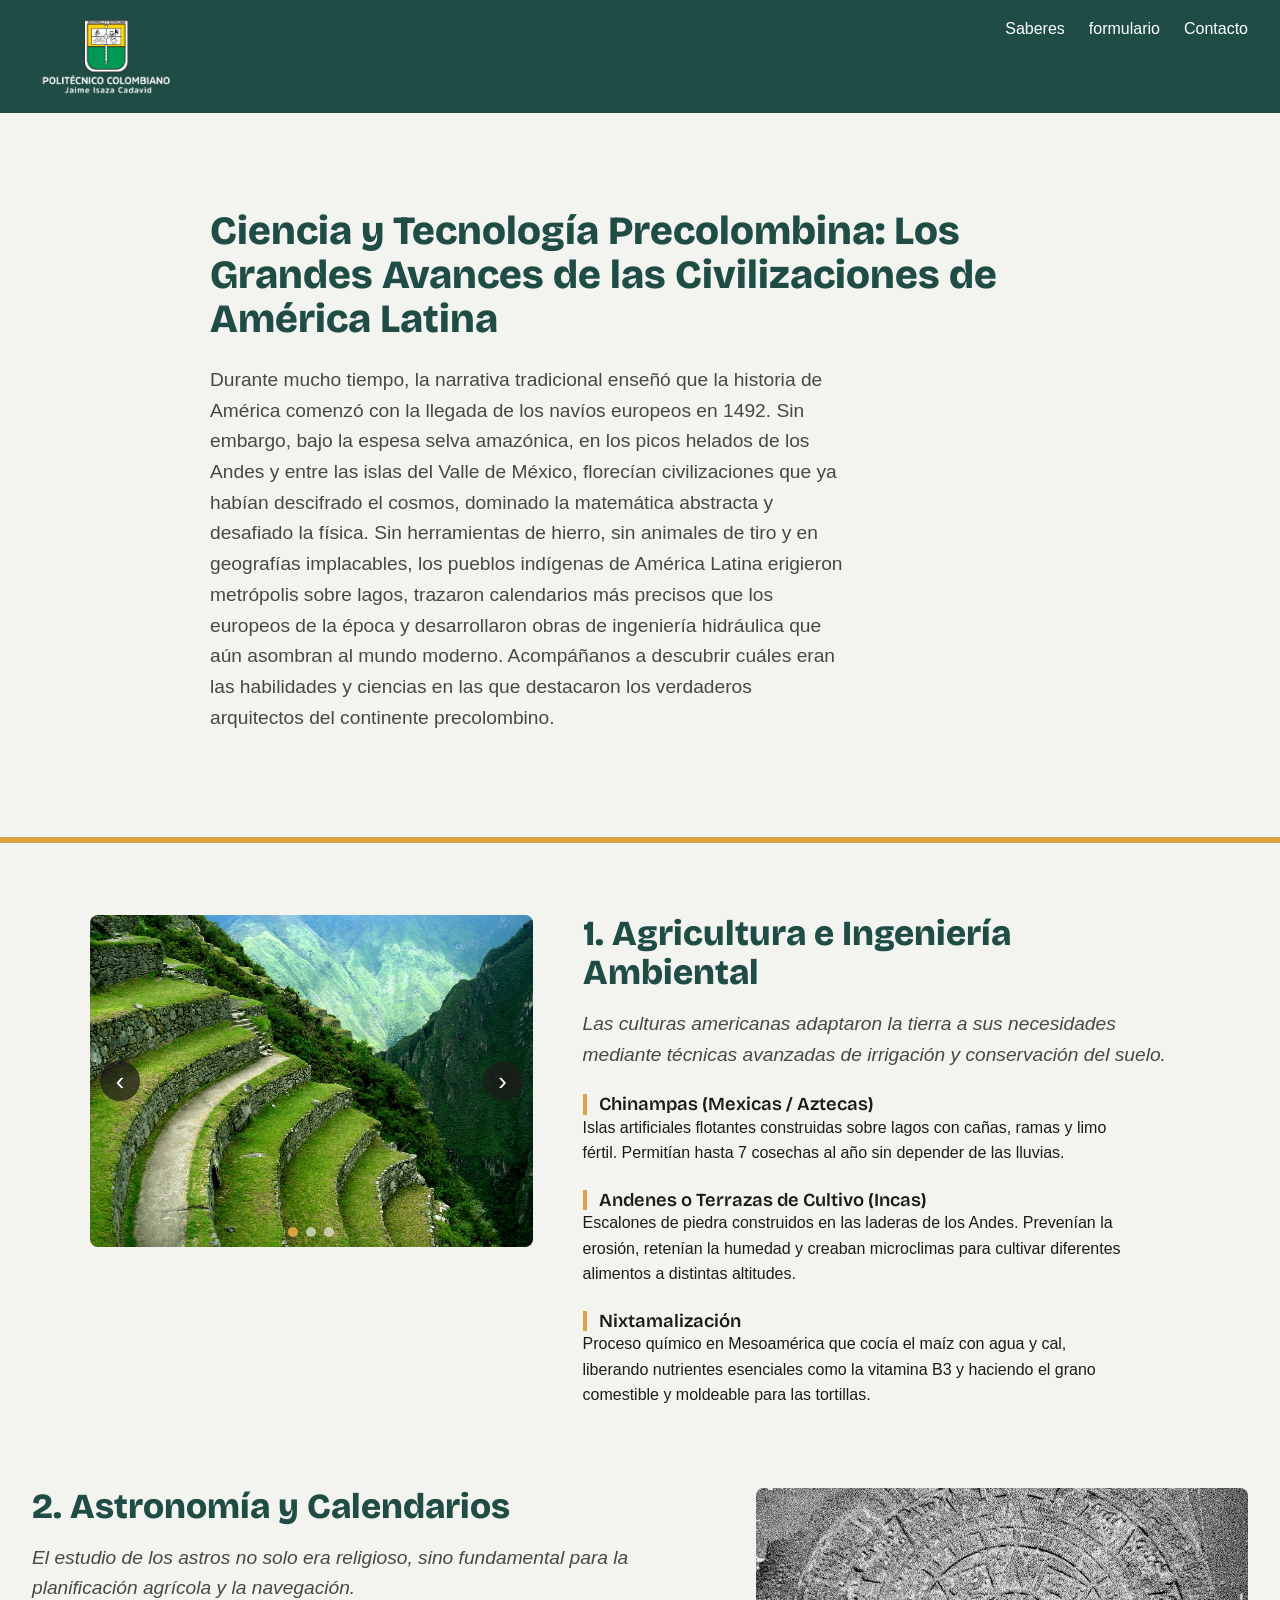
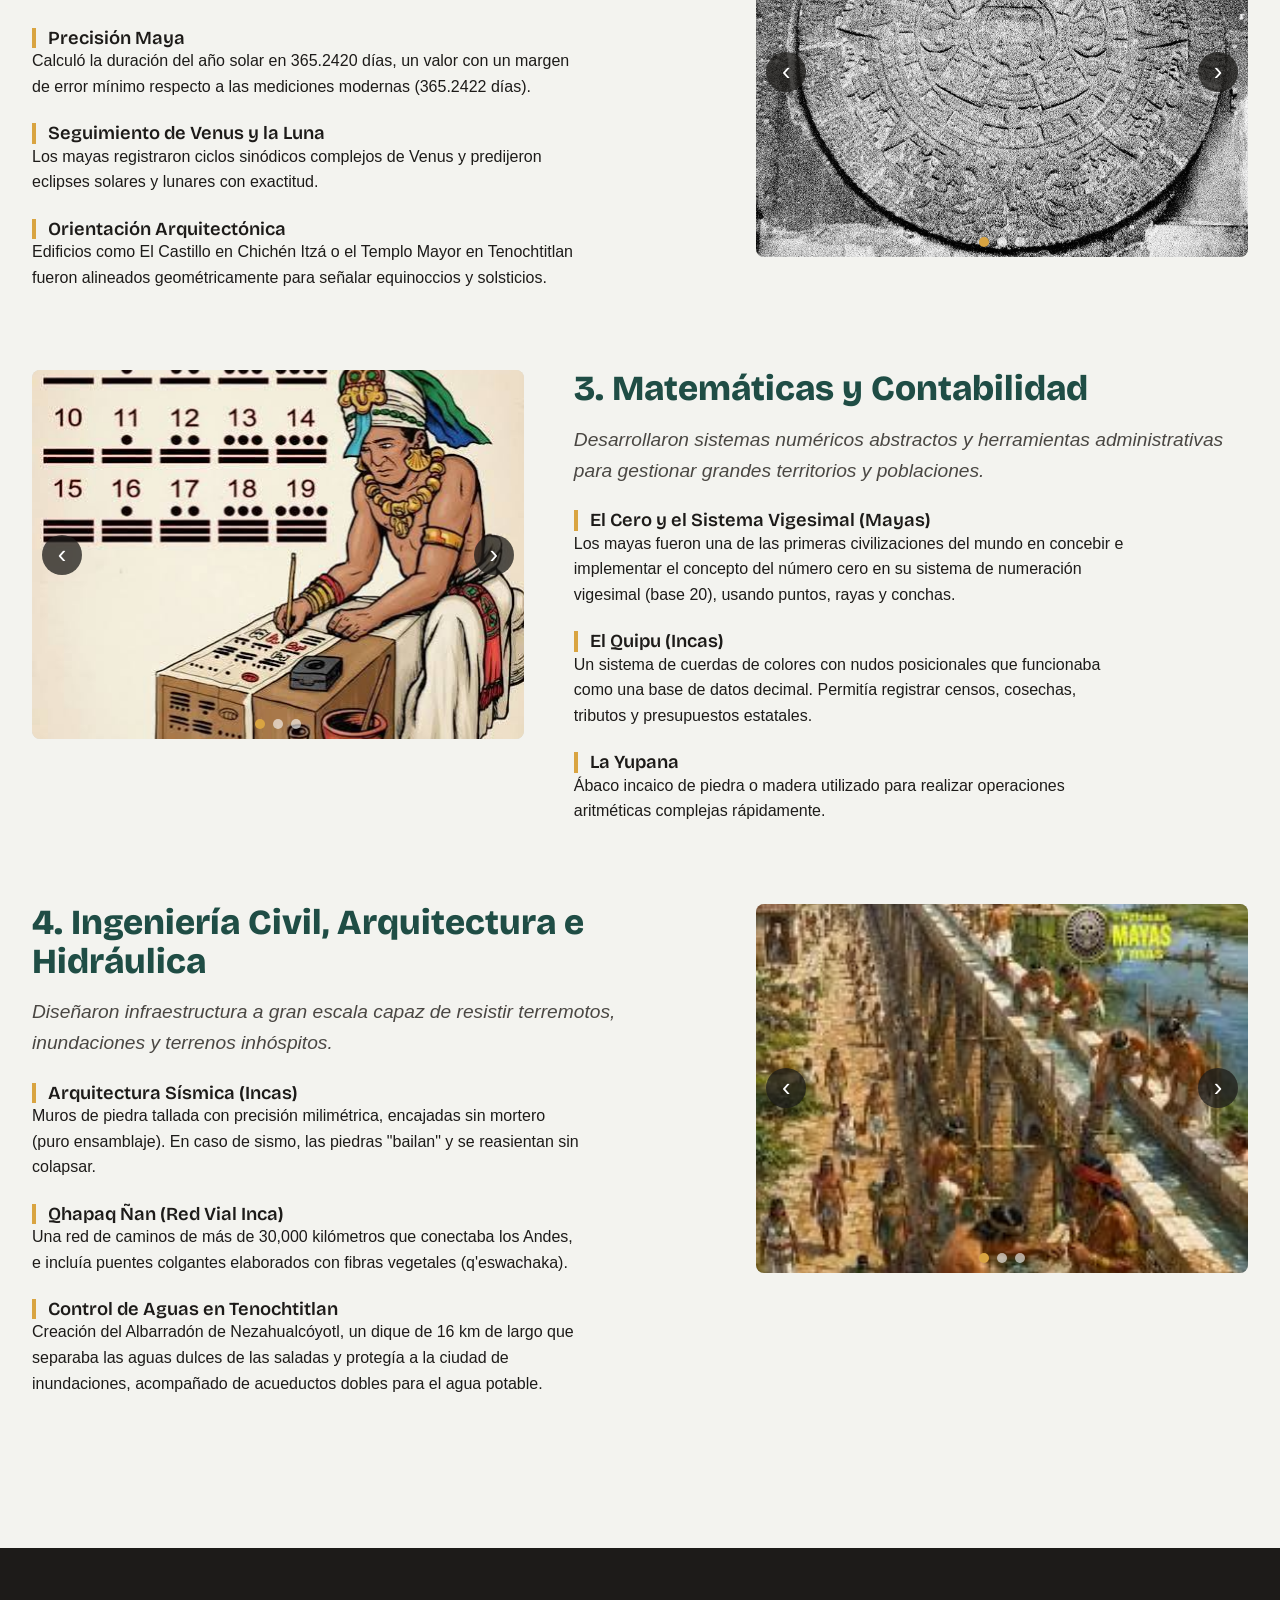
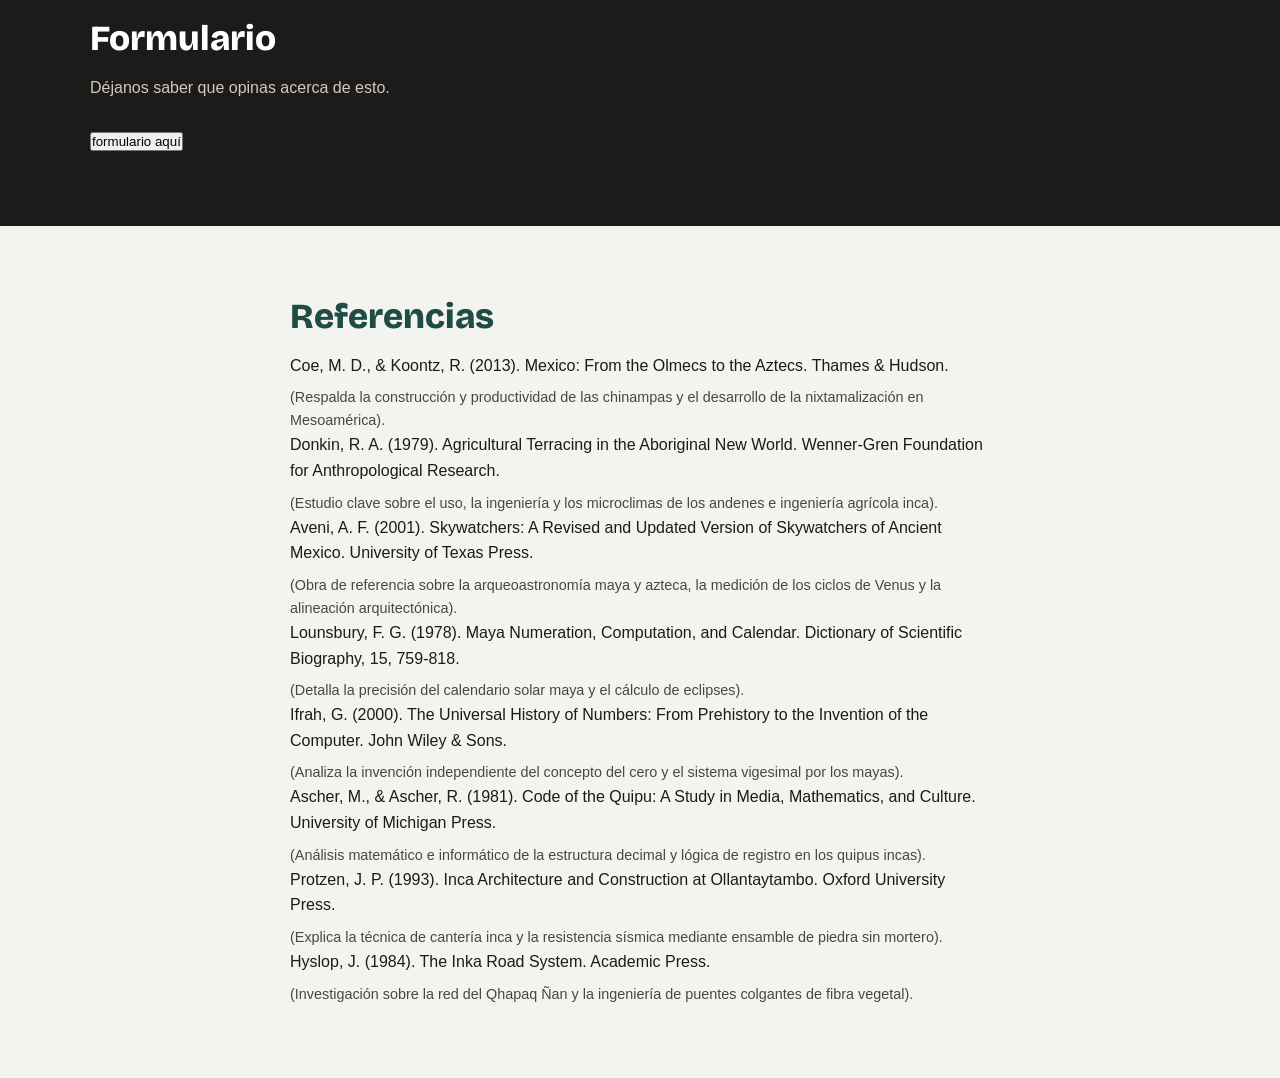
==== commit 2bf12bba: "Refactor content on pre-Columbian civilizations Removed outdated content and merged sections on pre-" ====
--- a/index.html
+++ b/index.html
@@ -23,24 +23,12 @@
     <main id="top">
         <section class="hero">
             <div class="container">
-<<<<<<< HEAD
                 <h1>Ciencia y Tecnología Precolombina: Los Grandes Avances de las Civilizaciones de América Latina</h1>
                 <p class="lead">Durante mucho tiempo, la narrativa tradicional enseñó que la historia de América comenzó con la llegada de los navíos europeos en 1492. Sin embargo, bajo la espesa selva amazónica, en los picos helados de los Andes y entre las islas del Valle de México, florecían civilizaciones que ya habían descifrado el cosmos, dominado la matemática abstracta y desafiado la física.
 
 Sin herramientas de hierro, sin animales de tiro y en geografías implacables, los pueblos indígenas de América Latina erigieron metrópolis sobre lagos, trazaron calendarios más precisos que los europeos de la época y desarrollaron obras de ingeniería hidráulica que aún asombran al mundo moderno.
 
 Acompáñanos a descubrir cuáles eran las habilidades y ciencias en las que destacaron los verdaderos arquitectos del continente precolombino.</p>
-=======
-                <!--svg class="wave" viewBox="0 0 600 60" preserveAspectRatio="none" aria-hidden="true">
-                    <polyline points="0,30 90,30 110,28 125,8 140,52 155,4 170,56 185,22 205,34 230,30 600,30"/>
-                </svg-->
-                <h1>Ciencia y Tecnología Precolombina: Los Grandes Avances de las Civilizaciones de América Latina</h1>
-                <p class="lead">Antes de la llegada de los europeos en 1492, el continente americano albergaba sociedades altamente complejas que desarrollaron 
-                    soluciones tecnológicas, astronómicas y matemáticas únicas en el mundo. Sin el uso del hierro, la rueda aplicada al transporte o animales de tiro de gran tamaño, las civilizaciones precolombinas transformaron la geografía a su favor.</p>
-                <div class="actions">
-                    <a class="btn btn-outline" href="#about">See our work</a>
-                </div>
->>>>>>> 8a9c4f2fdbbb388de99f2991abb9f85ee7d4baed
             </div>
         </section>
 
@@ -58,7 +46,6 @@
                         <div class="dots"></div>
                     </div>
                     <div class="text">
-<<<<<<< HEAD
                         <h2>1. Agricultura e Ingeniería Ambiental</h2>
                         <p>Las culturas americanas adaptaron la tierra a sus necesidades mediante técnicas avanzadas de irrigación y conservación del suelo.</p>
                         <h3>Chinampas (Mexicas / Aztecas)</h3>
@@ -69,36 +56,10 @@
                         <p>Proceso químico en Mesoamérica que cocía el maíz con agua y cal, liberando nutrientes esenciales como la vitamina B3 y haciendo el grano comestible y moldeable para las tortillas.</p>
                     </div>
                 </article>
-=======
-                        <h1>1. Agricultura e Ingeniería Ambiental</h1>
-                        <p>Las culturas americanas adaptaron la tierra a sus necesidades mediante técnicas avanzadas de irrigación y conservación del suelo.</p>
-                        <h3>Chinampas (Mexicas / Aztecas):</h3>
-                        <p>Islas artificiales flotantes construidas sobre lagos con cañas, ramas y limo fértil. Permitían hasta 7 cosechas al año sin depender de las lluvias.</p>
-                        <h3>Andenes o Terrazas de Cultivo (Incas):</h3>
-                        <p>Escalones de piedra construidos en las laderas de los Andes. Prevenían la erosión, retenían la humedad y creaban microclimas para cultivar diferentes alimentos a distintas altitudes.</p>
-                        <h3>Nixtamalización:</h3>
-                        <p>Proceso químico en Mesoamérica que cocía el maíz con agua y cal, liberando nutrientes esenciales como la vitamina B3 y haciendo el grano comestible y moldeable para las tortillas.</p>
+
                     </div>
                 </div>
-                <div class="content-reverse">
-                    <div class="text">
-                        <h1>2. Astronomía y Calendarios</h1>
-                        <p>El estudio de los astros no solo era religioso, sino fundamental para la planificación agrícola y la navegación.</p>
-                        <h3>Precisión Maya:</h3>
-                        <p>Calculó la duración del año solar en 365.2420 días, un valor con un margen de error mínimo respecto a las mediciones modernas (365.2422 días).</p>
-                        <h3>Seguimiento de Venus y la Luna:</h3>
-                        <p>Los mayas registraron ciclos sinódicos complejos de Venus y predijeron eclipses solares y lunares con exactitud.</p>
-                        <h3>Orientación Arquitectónica:</h3>
-                        <p>Edificios como El Castillo en Chichén Itzá o el Templo Mayor en Tenochtitlan fueron alineados geométricamente para señalar equinoccios y solsticios.</p>
-                    </div>          
-                    <div class="image">
-                        <img src="gatocomuneuropeo-97.jpg" alt="gato imagen">
-                    </div>
-                </div>
-            </div> 
-        </section>
->>>>>>> 8a9c4f2fdbbb388de99f2991abb9f85ee7d4baed
-
+            
                 <article class="content-reverse">
                     <div class="text">
                         <h2>2. Astronomía y Calendarios</h2>
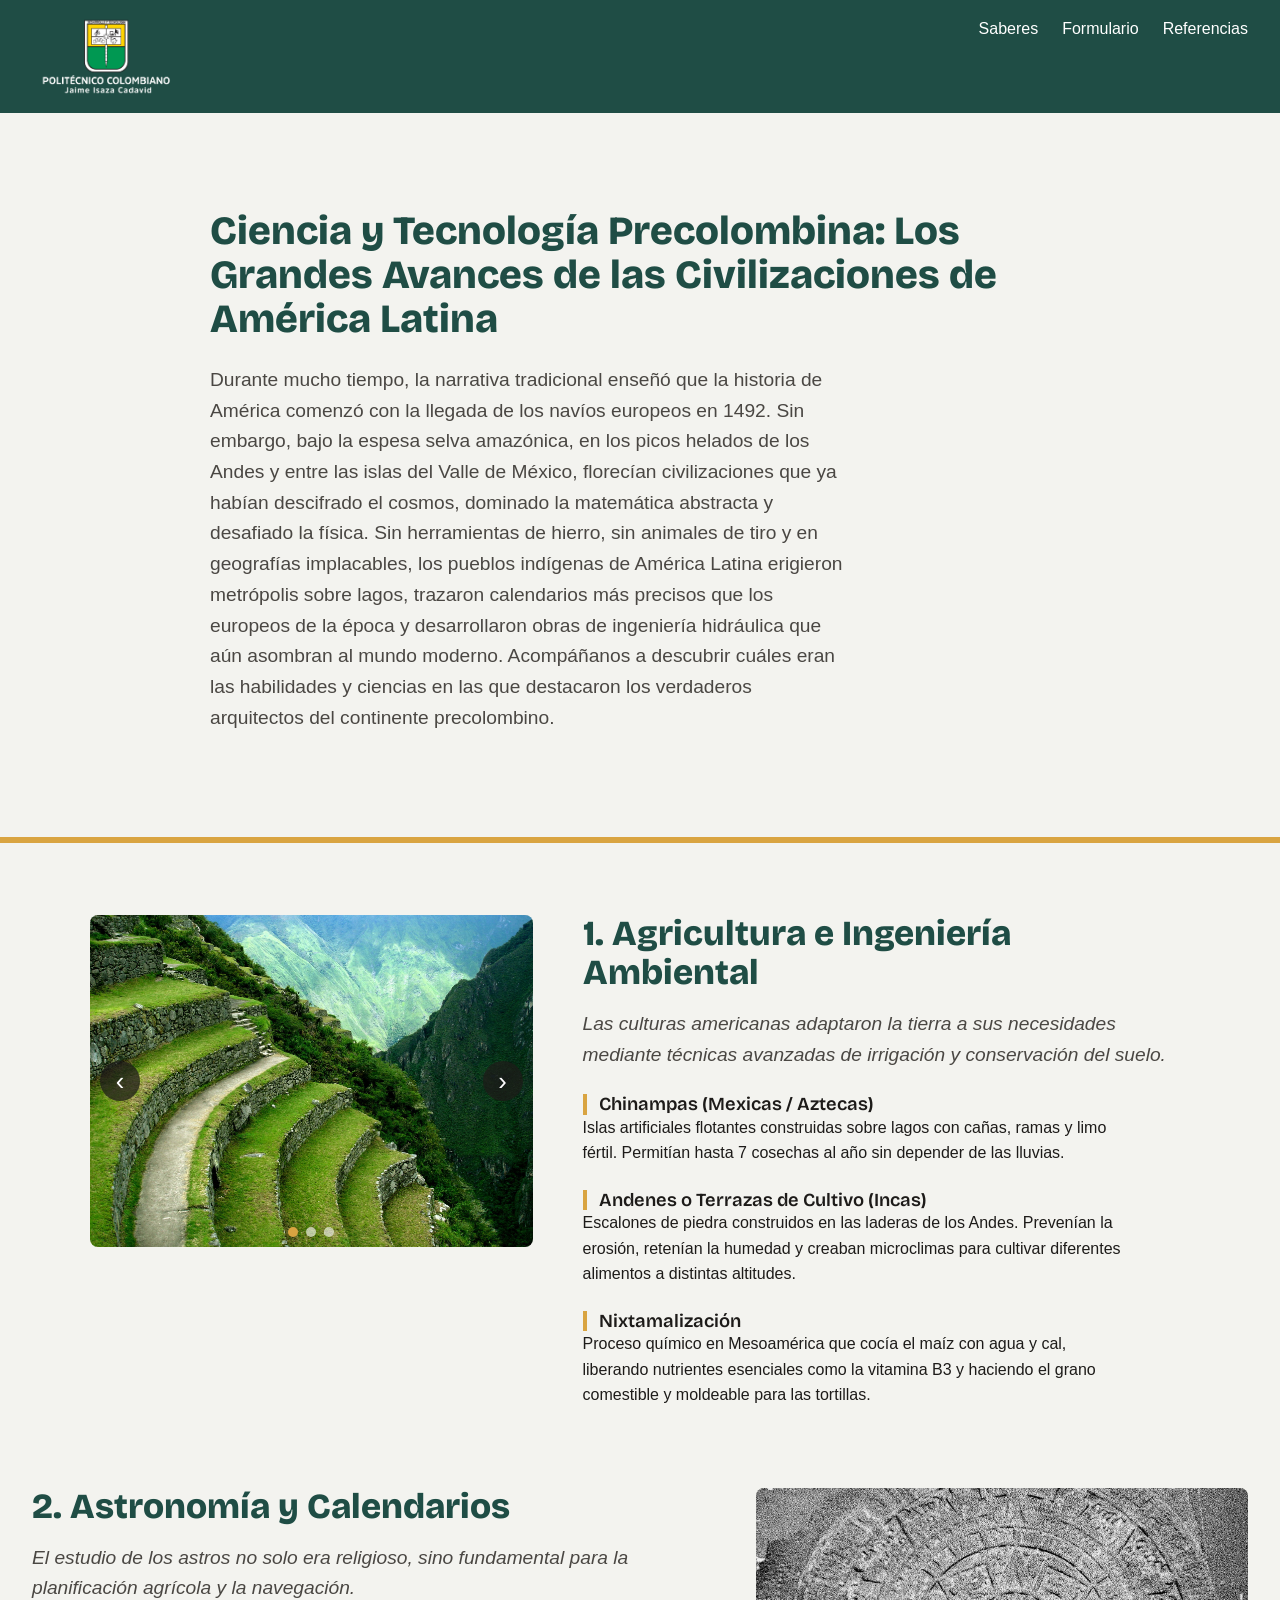
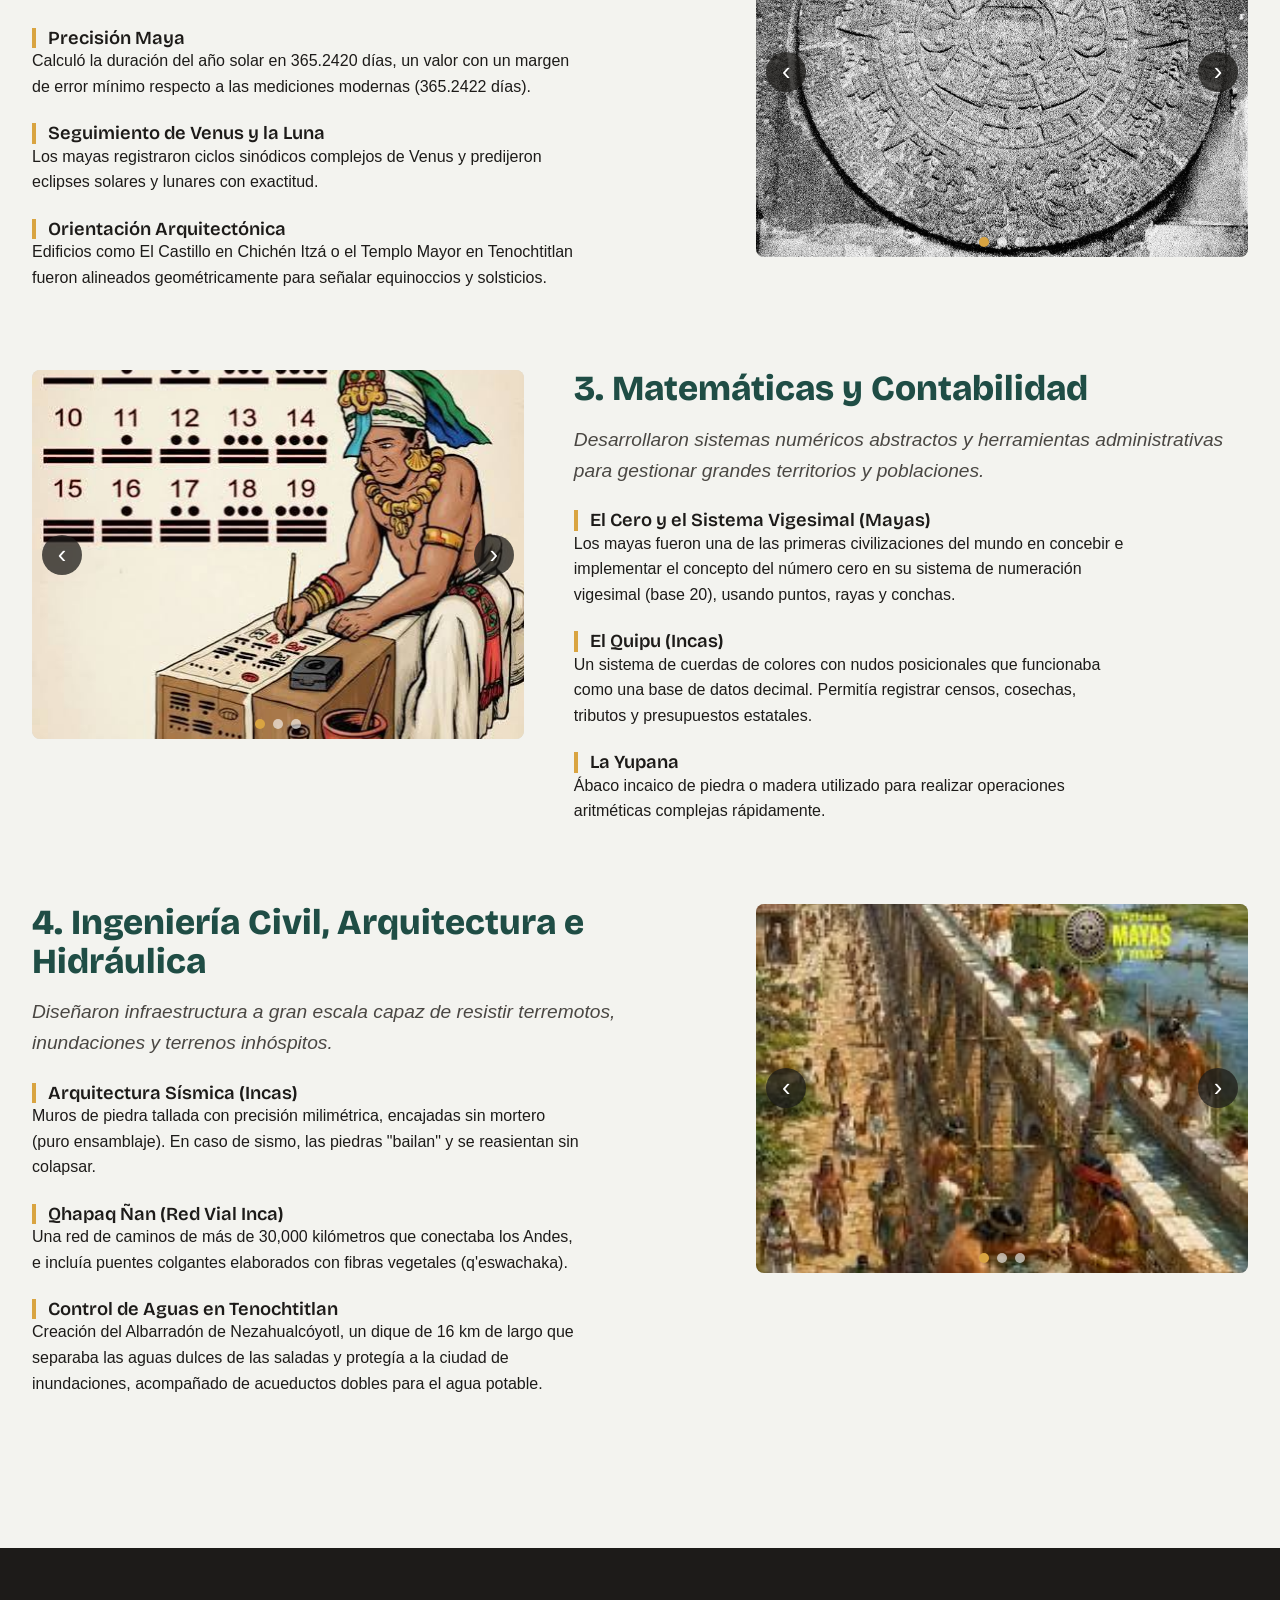
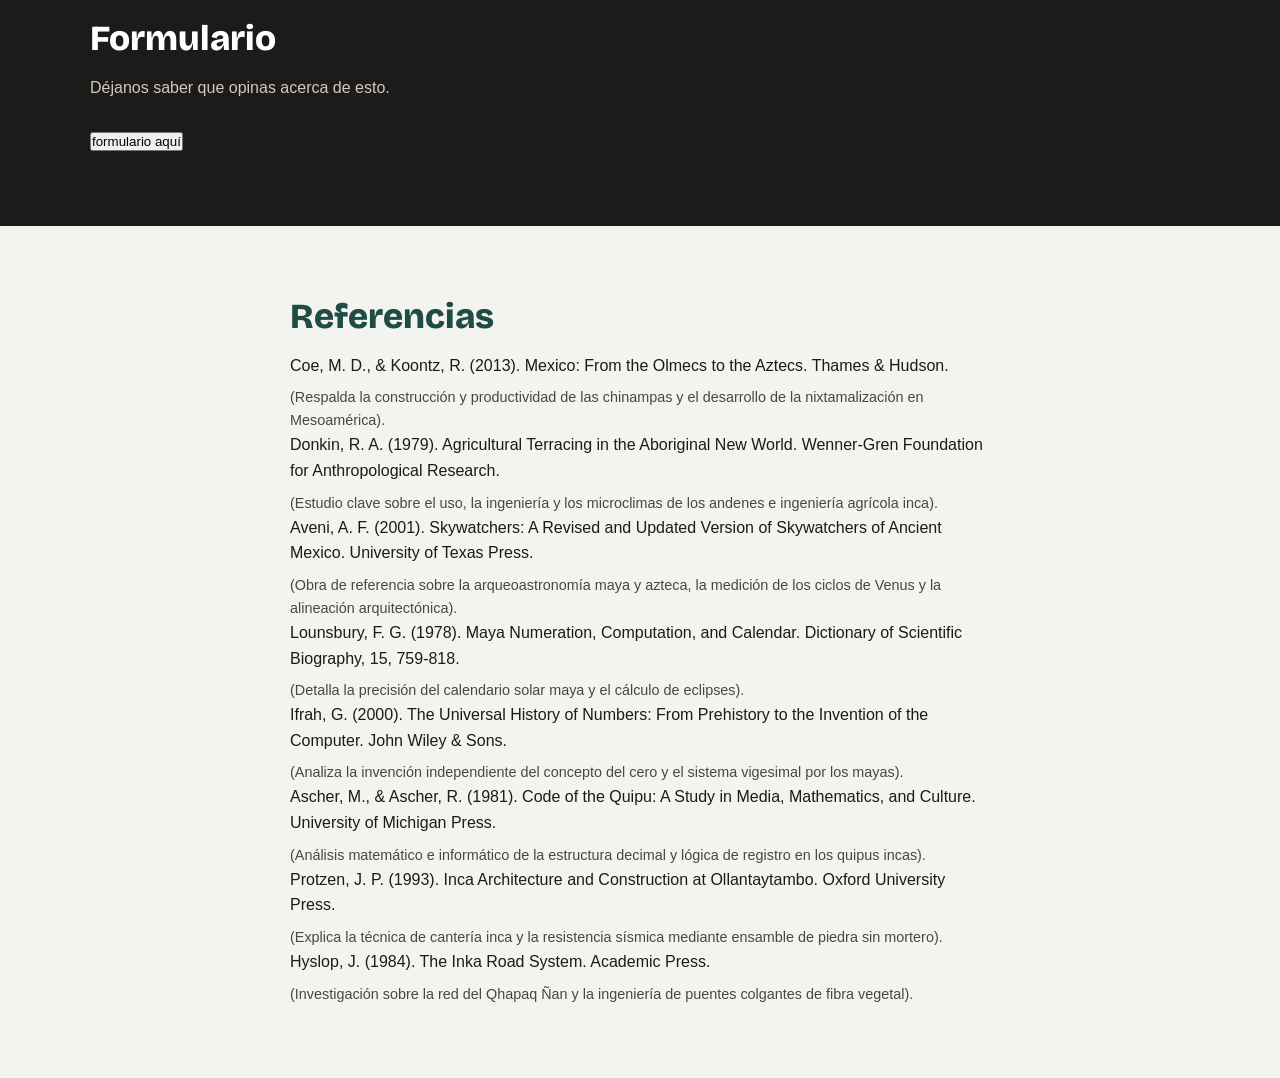
==== commit e5ab2539: "Update menu items in index.html" ====
--- a/index.html
+++ b/index.html
@@ -15,8 +15,8 @@
         <nav class="menu">
             <ul class="menu-list">
                 <li><a href="#about">Saberes</a></li>
-                <li><a href="#video">formulario</a></li>
-                <li><a href="#contact">Contacto</a></li>
+                <li><a href="#video">Formulario</a></li>
+                <li><a href="#contact">Referencias</a></li>
             </ul>
         </nav>
     </header>
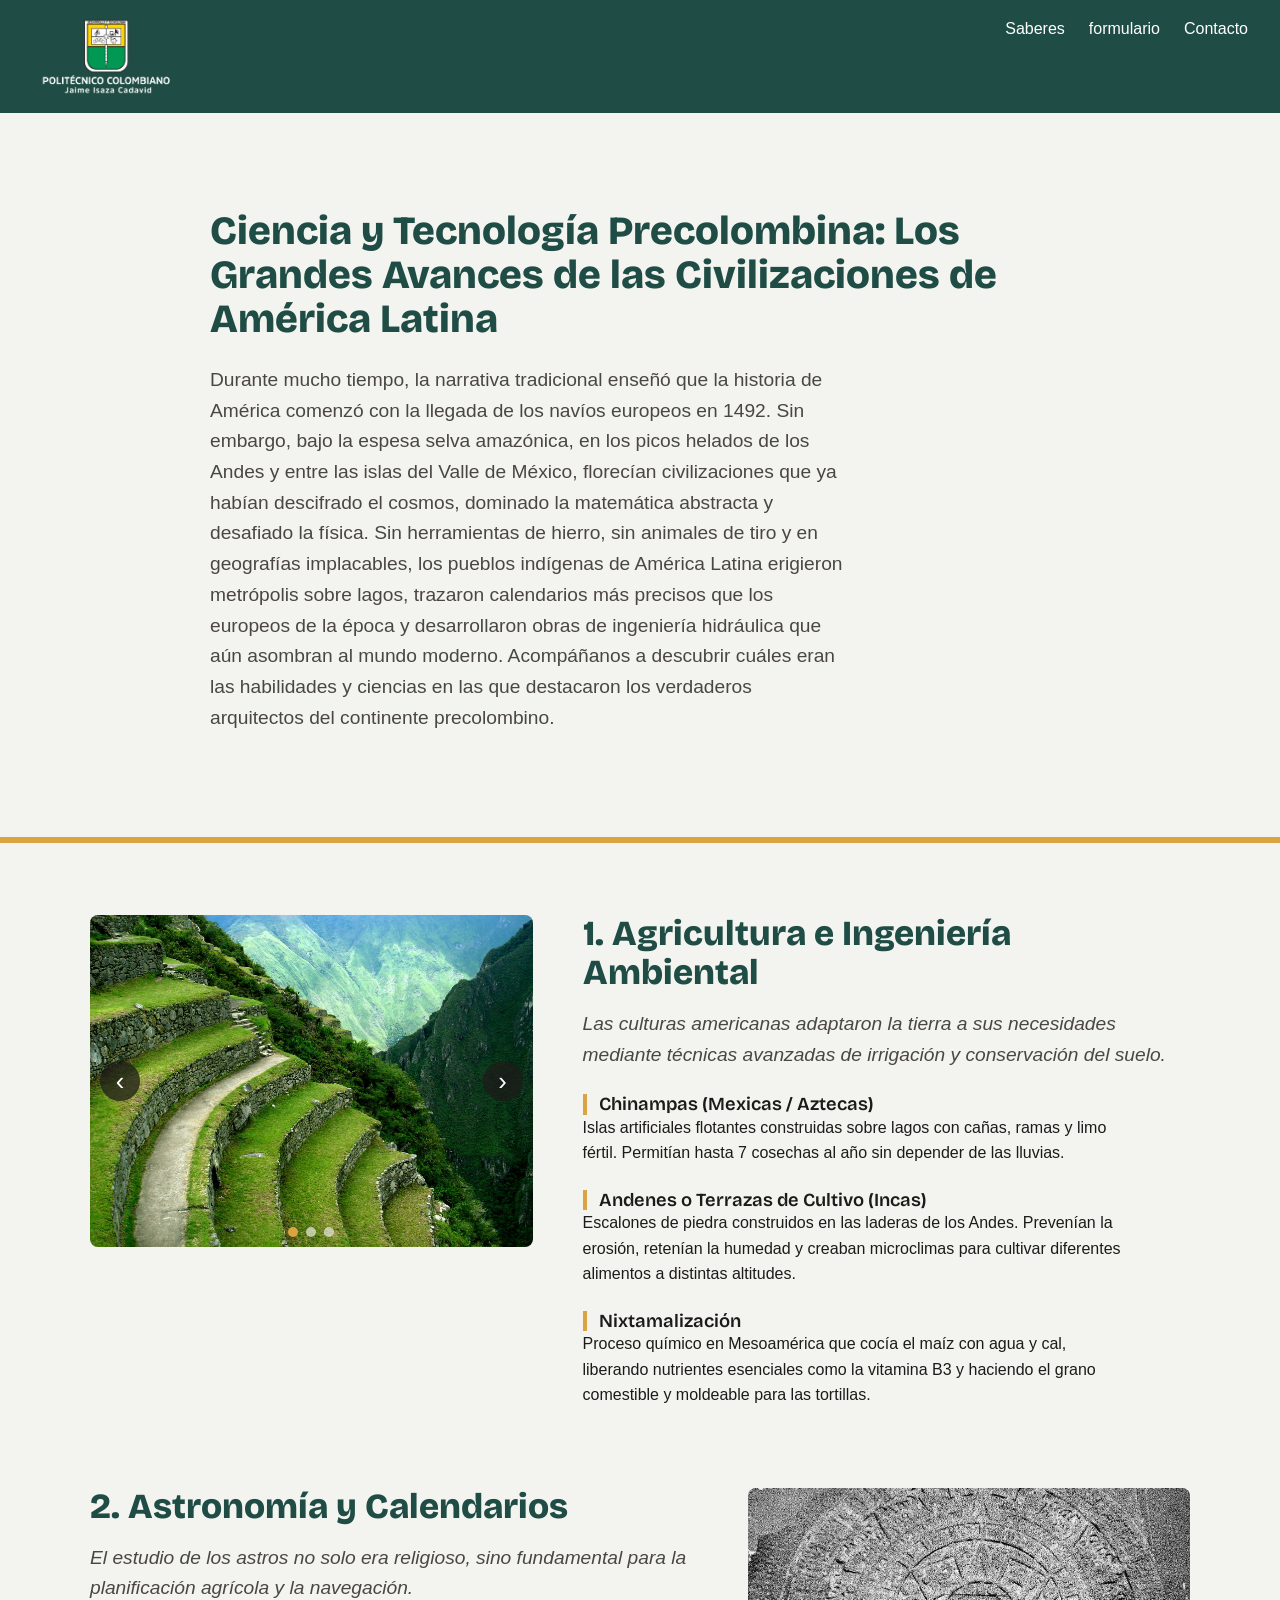
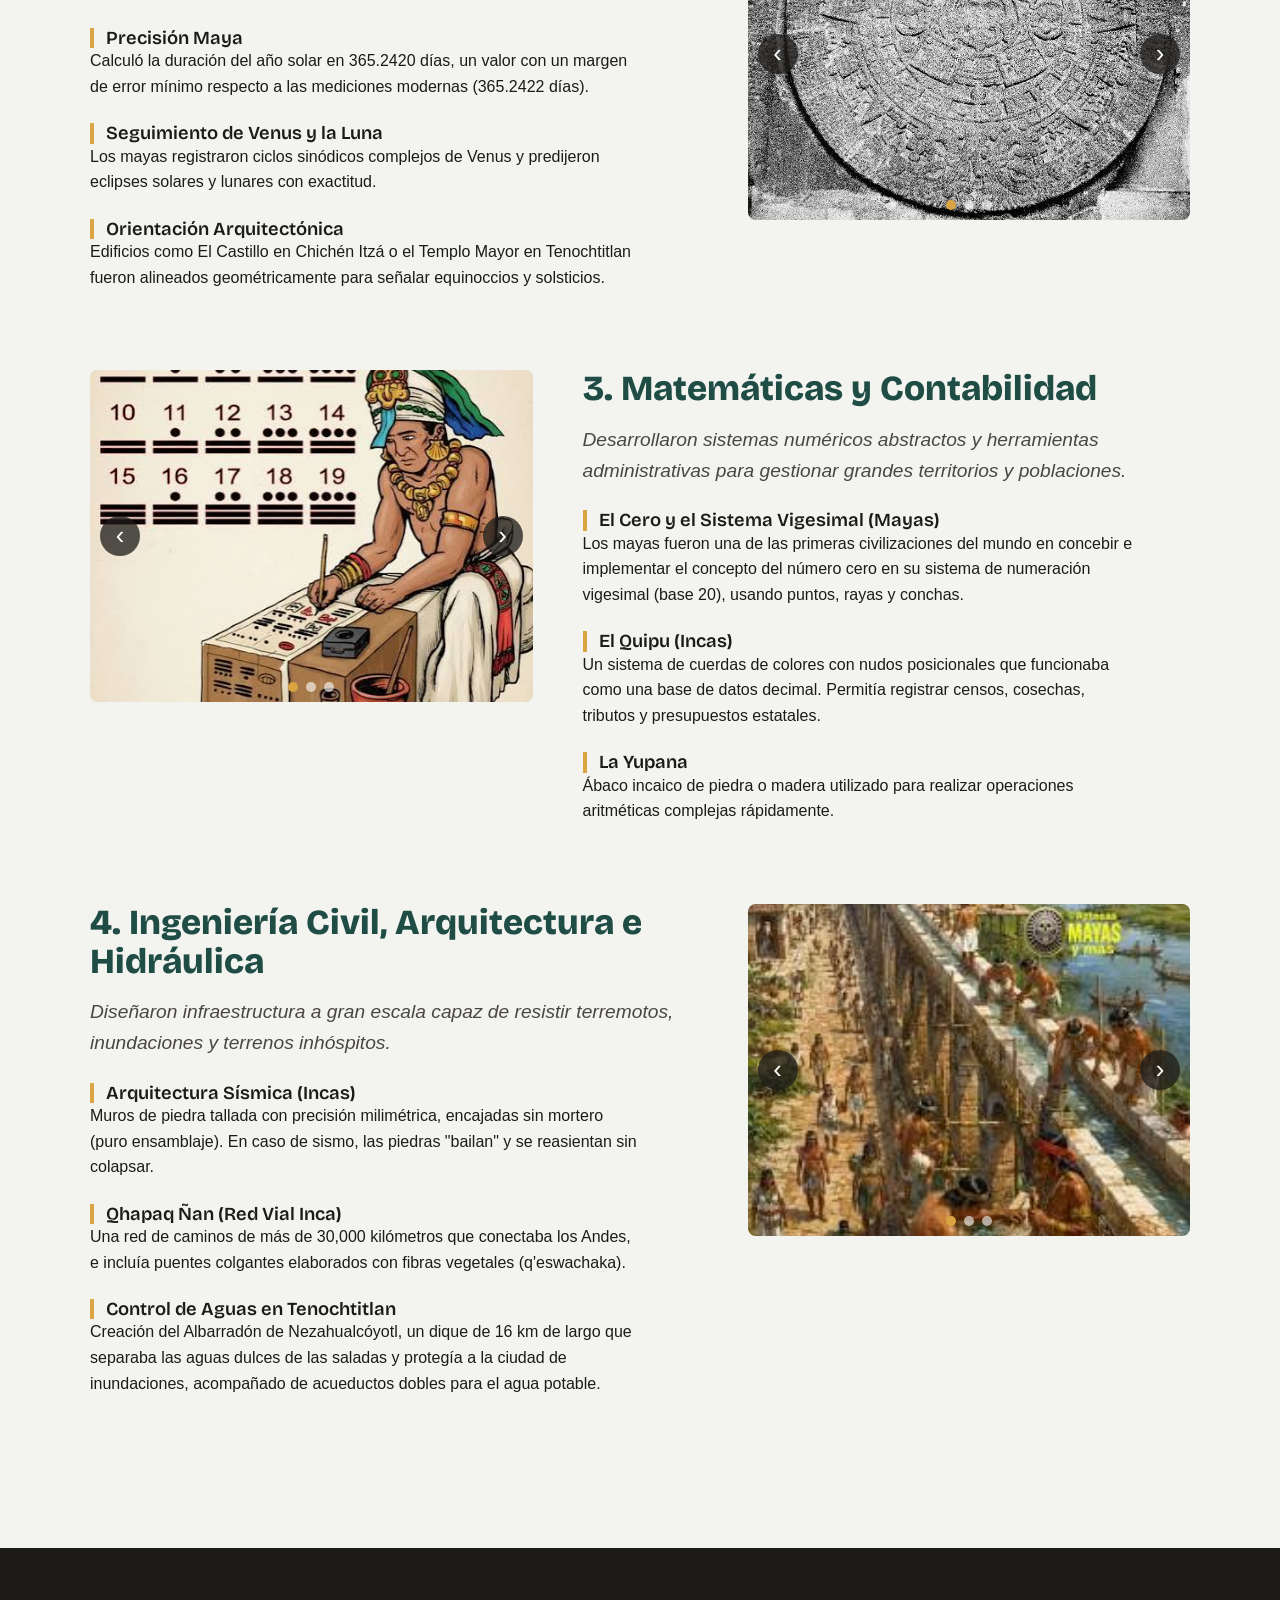
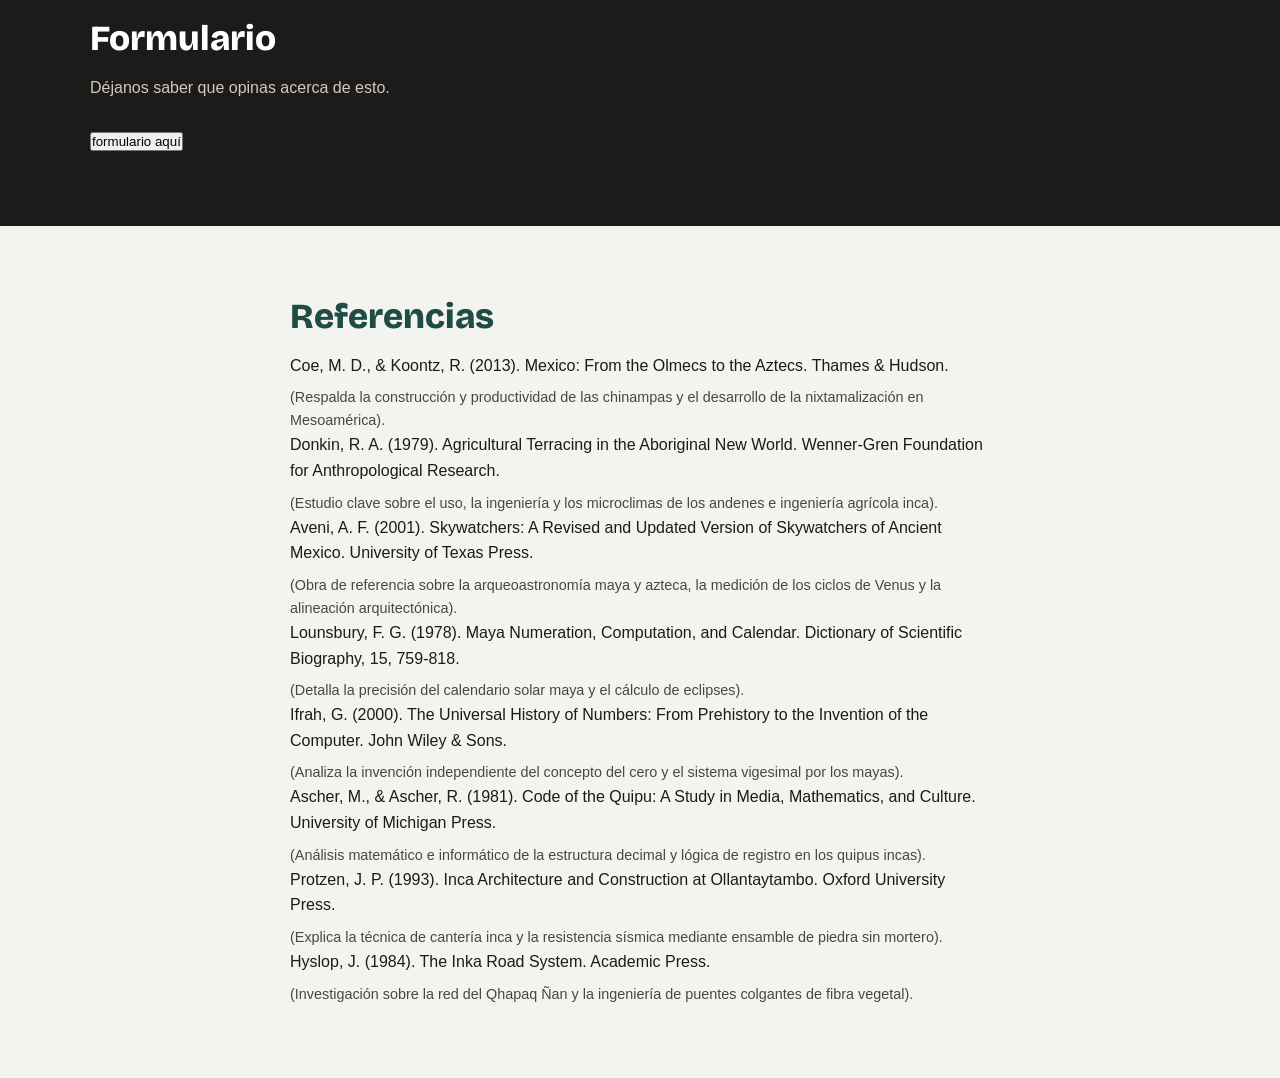
==== commit 2420dc3d: "Revise menu links and update text labels Updated menu items for consistency and corrected text." ====
--- a/index.html
+++ b/index.html
@@ -15,8 +15,8 @@
         <nav class="menu">
             <ul class="menu-list">
                 <li><a href="#about">Saberes</a></li>
-                <li><a href="#video">Formulario</a></li>
-                <li><a href="#contact">Referencias</a></li>
+                <li><a href="#video">formulario</a></li>
+                <li><a href="#contact">Contacto</a></li>
             </ul>
         </nav>
     </header>
@@ -56,10 +56,6 @@
                         <p>Proceso químico en Mesoamérica que cocía el maíz con agua y cal, liberando nutrientes esenciales como la vitamina B3 y haciendo el grano comestible y moldeable para las tortillas.</p>
                     </div>
                 </article>
-
-                    </div>
-                </div>
-            
                 <article class="content-reverse">
                     <div class="text">
                         <h2>2. Astronomía y Calendarios</h2>
@@ -164,3 +160,4 @@
     <script src="scripts.js"></script>
 </body>
 </html>
+
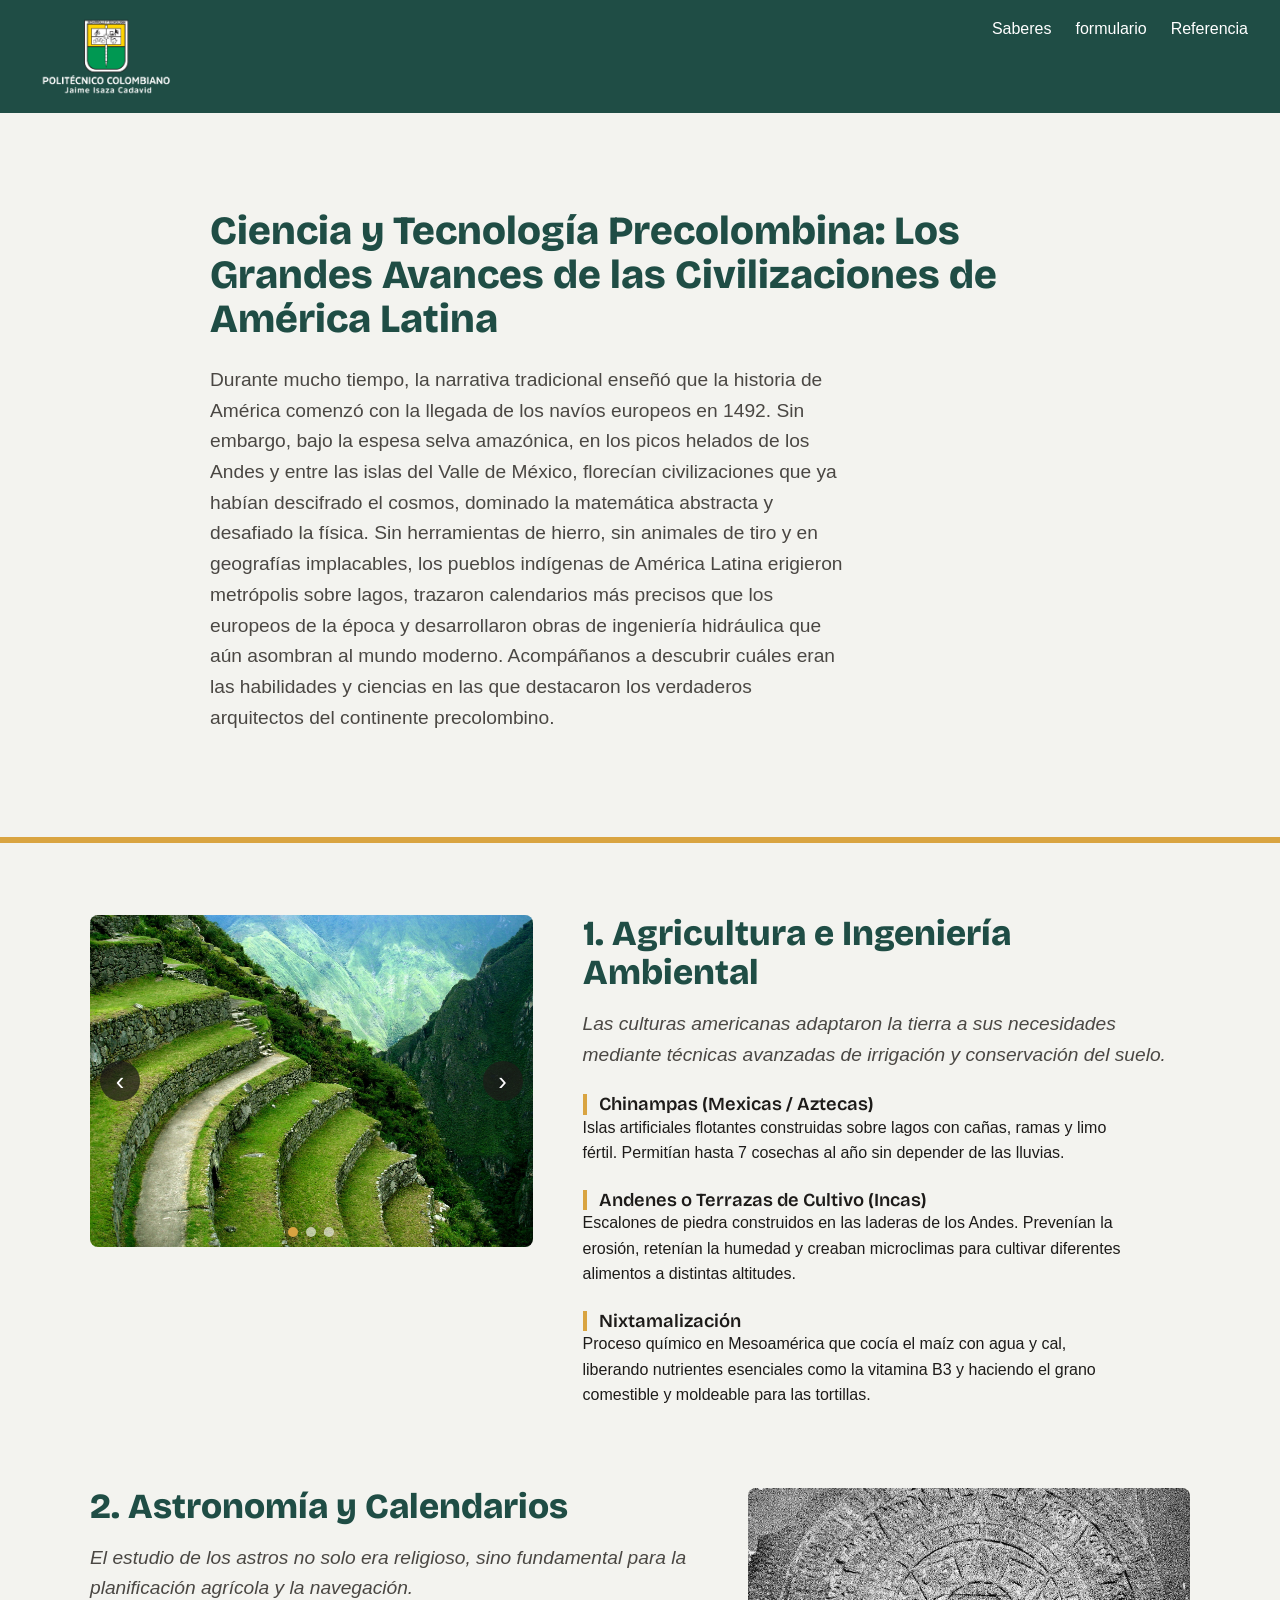
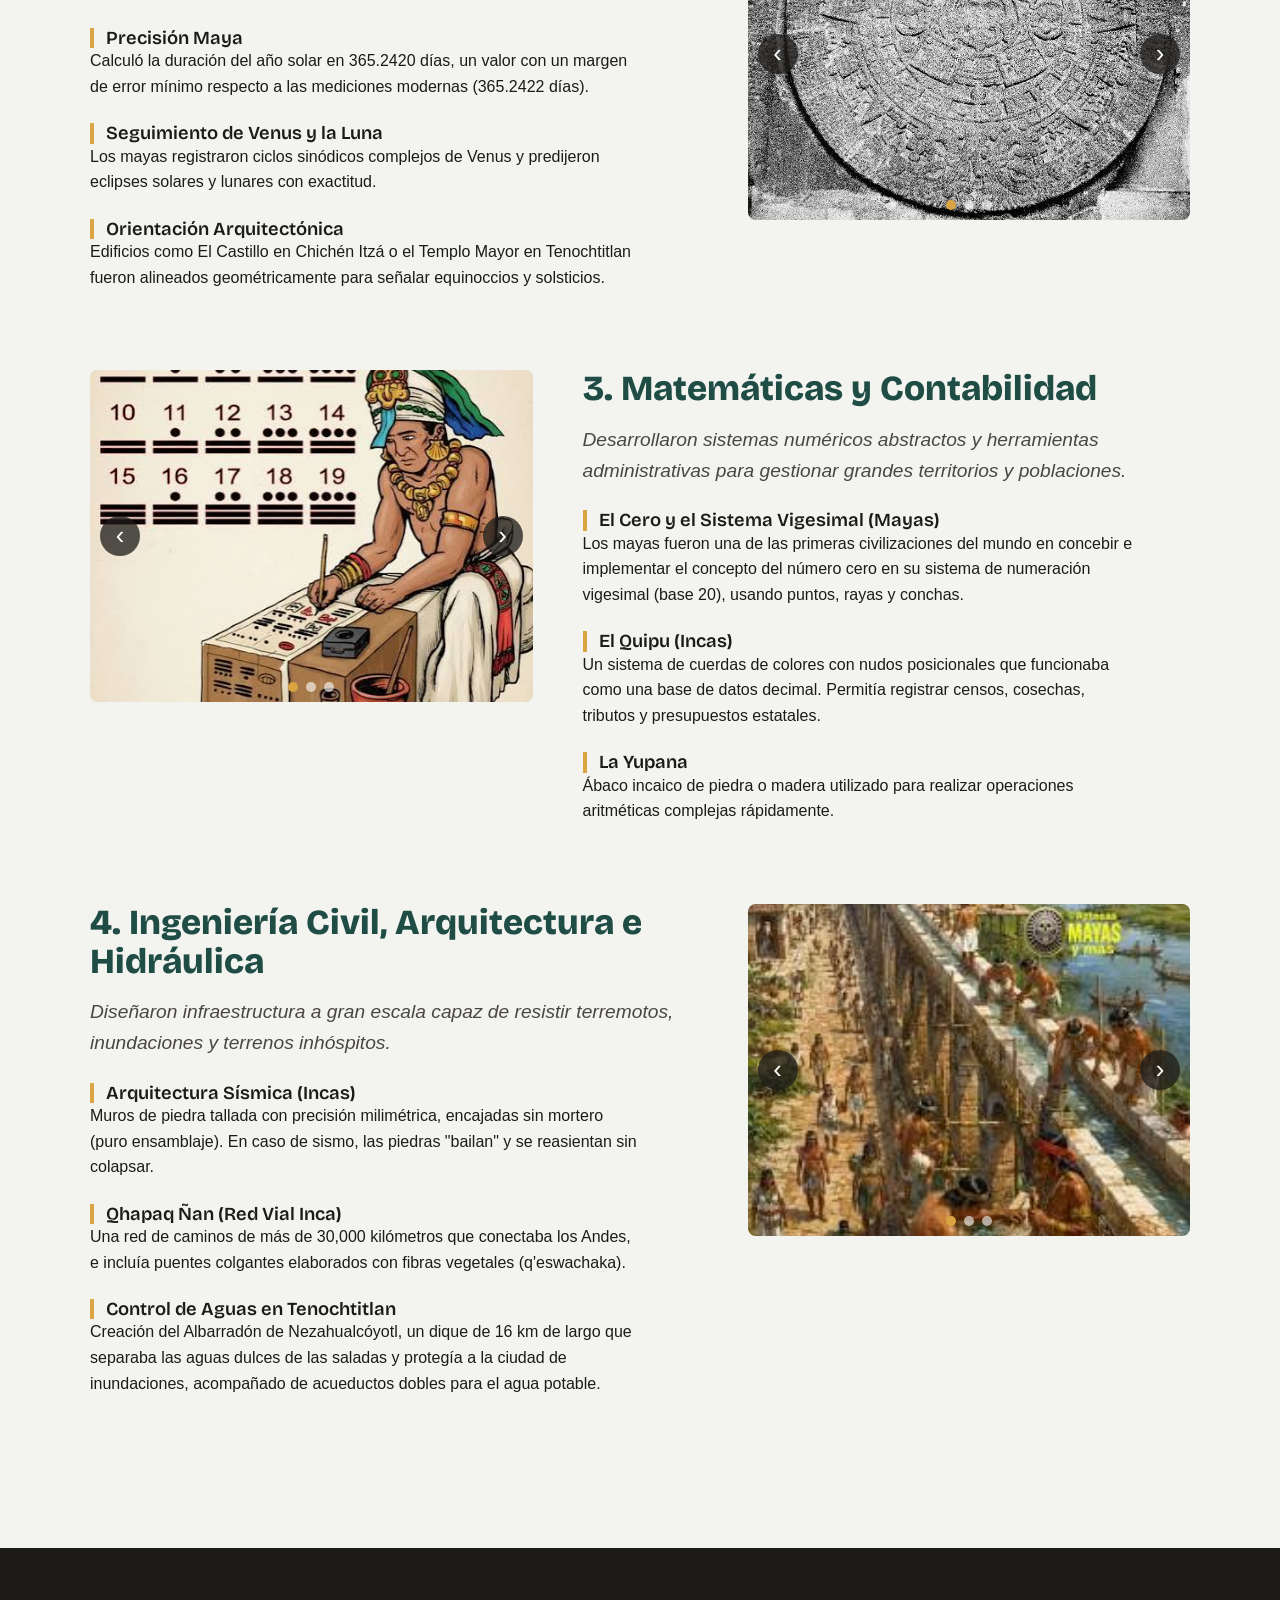
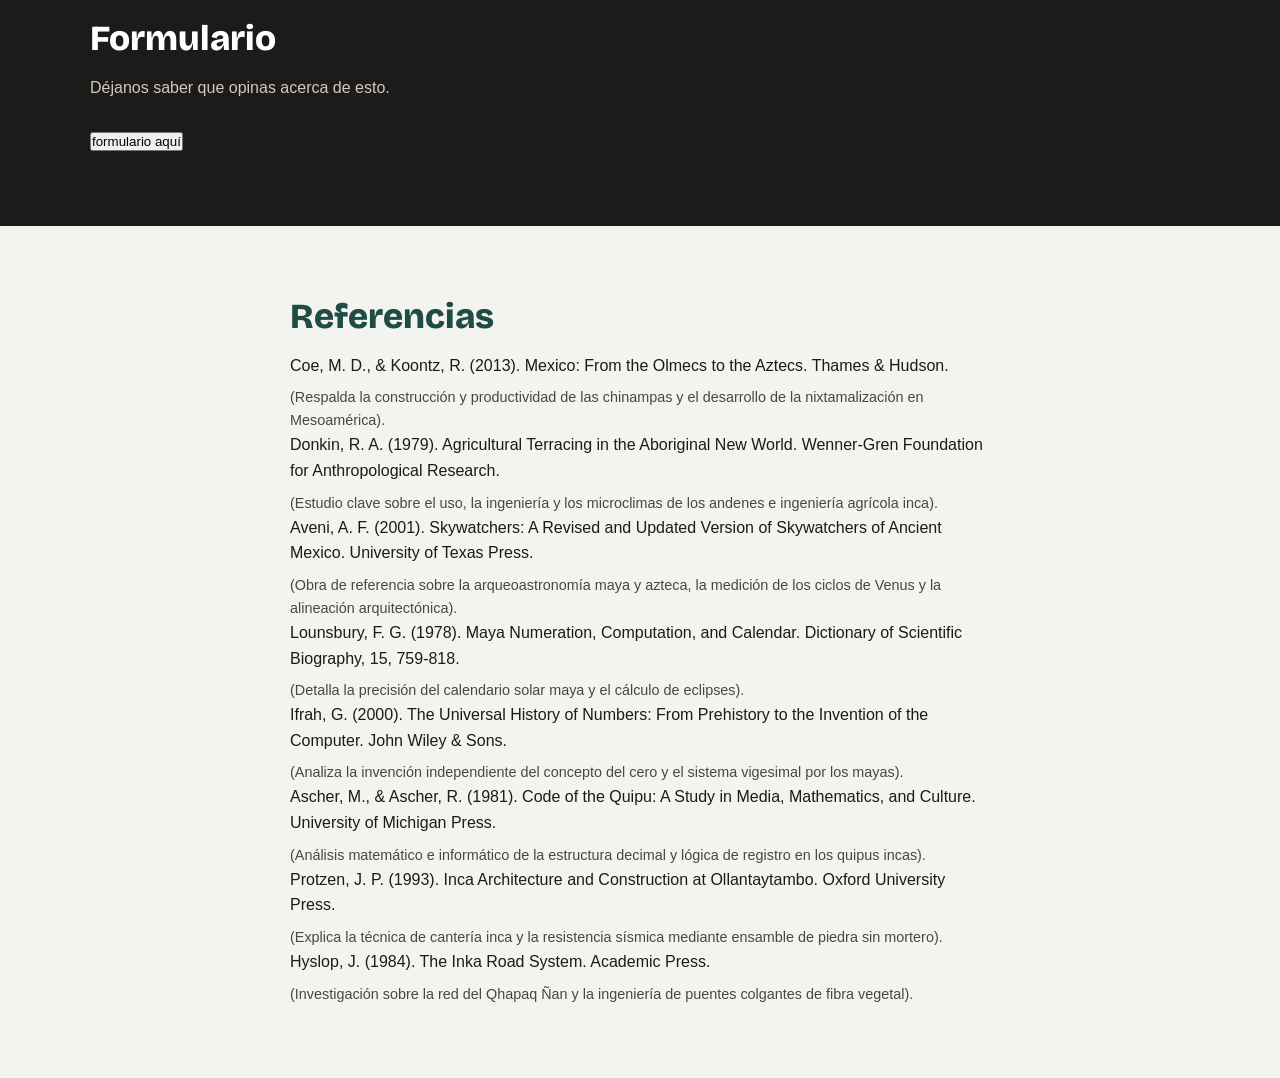
==== commit 33606089: "Change 'Contacto' link to 'Referencia'" ====
--- a/index.html
+++ b/index.html
@@ -16,7 +16,7 @@
             <ul class="menu-list">
                 <li><a href="#about">Saberes</a></li>
                 <li><a href="#video">formulario</a></li>
-                <li><a href="#contact">Contacto</a></li>
+                <li><a href="#contact">Referencia</a></li>
             </ul>
         </nav>
     </header>
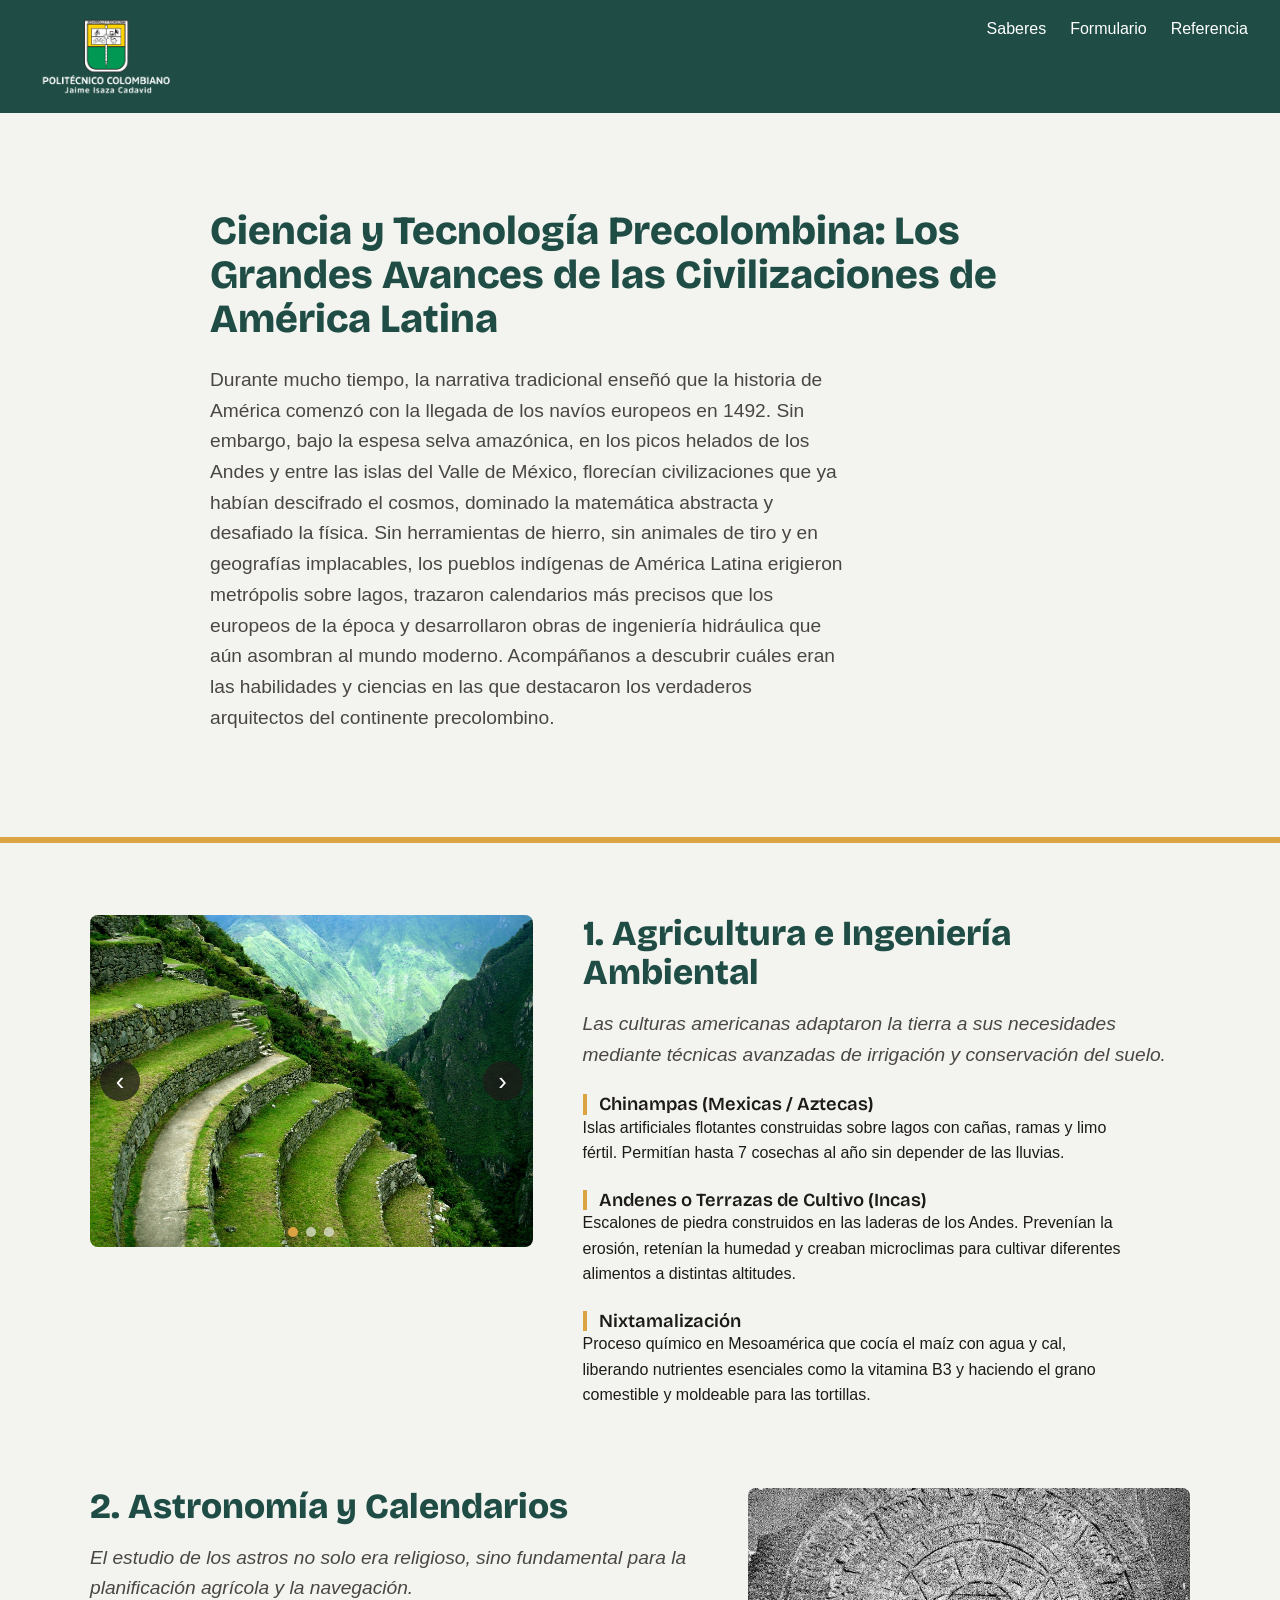
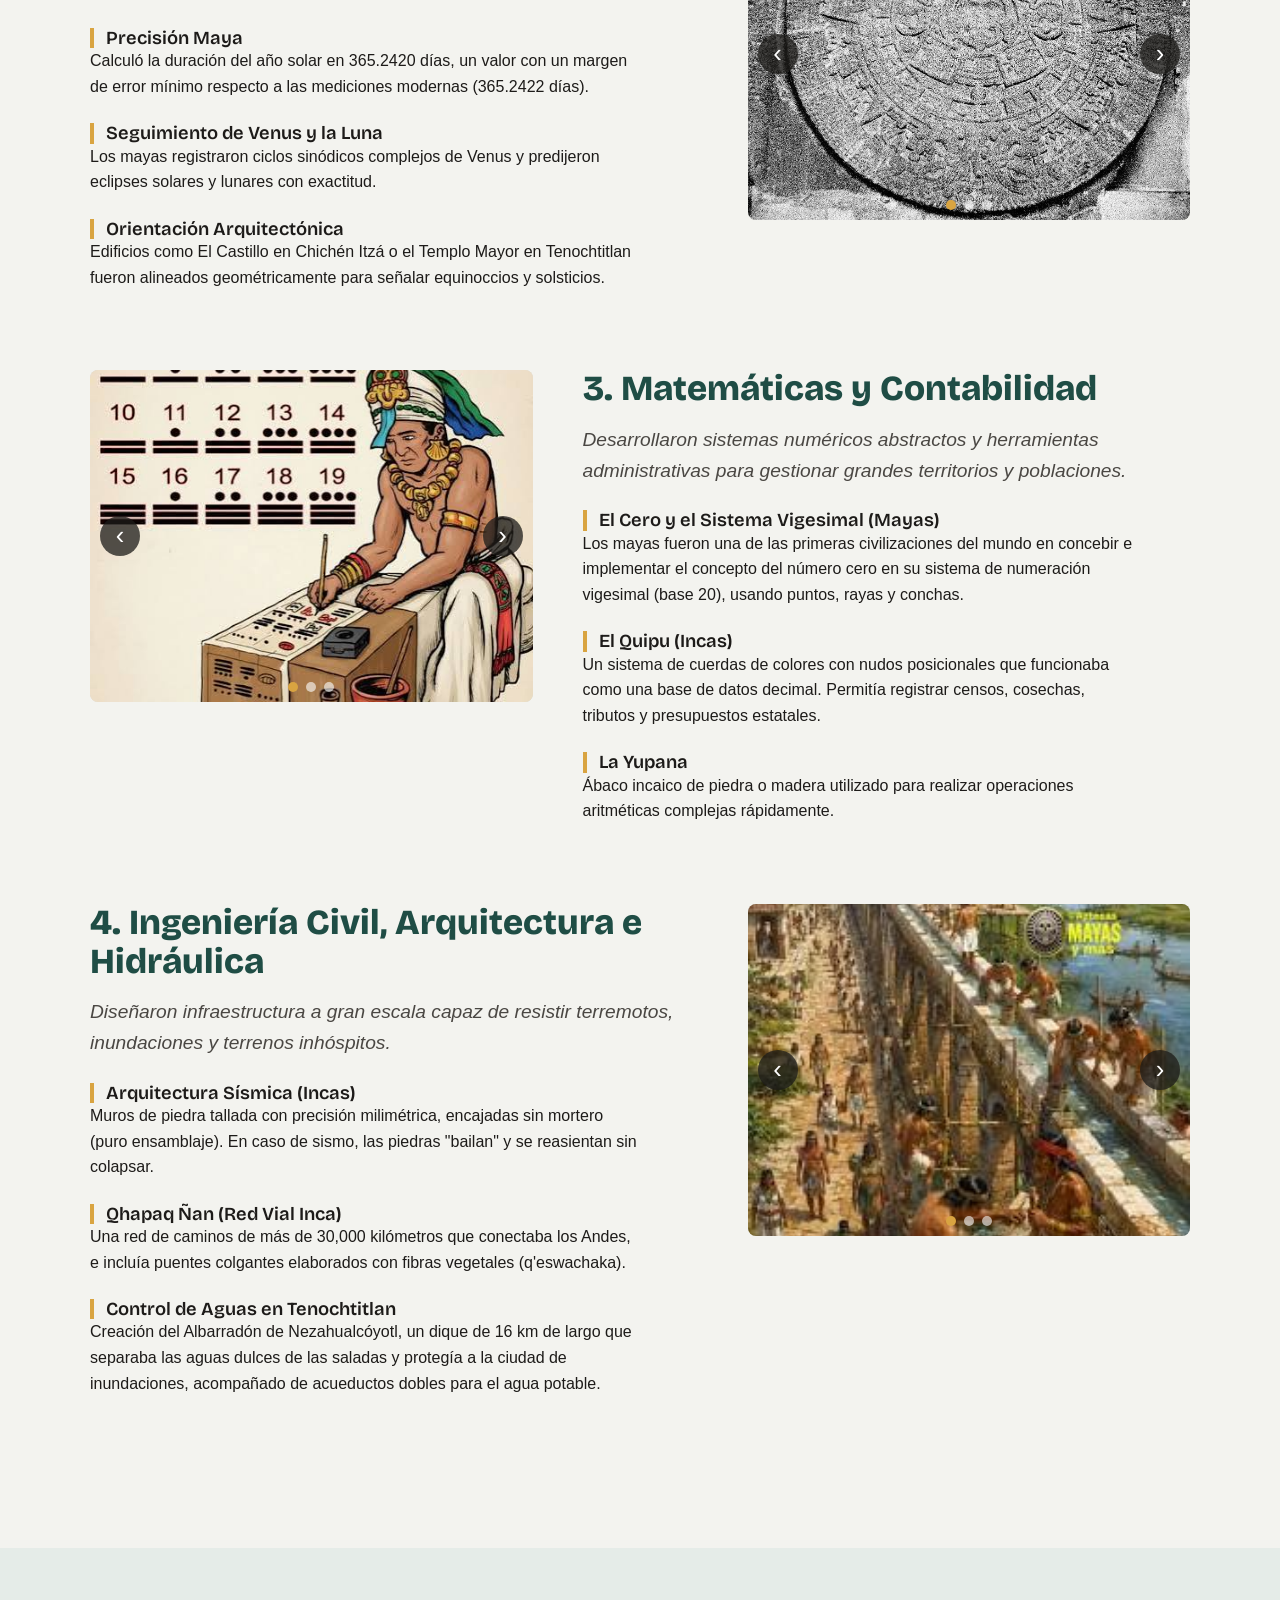
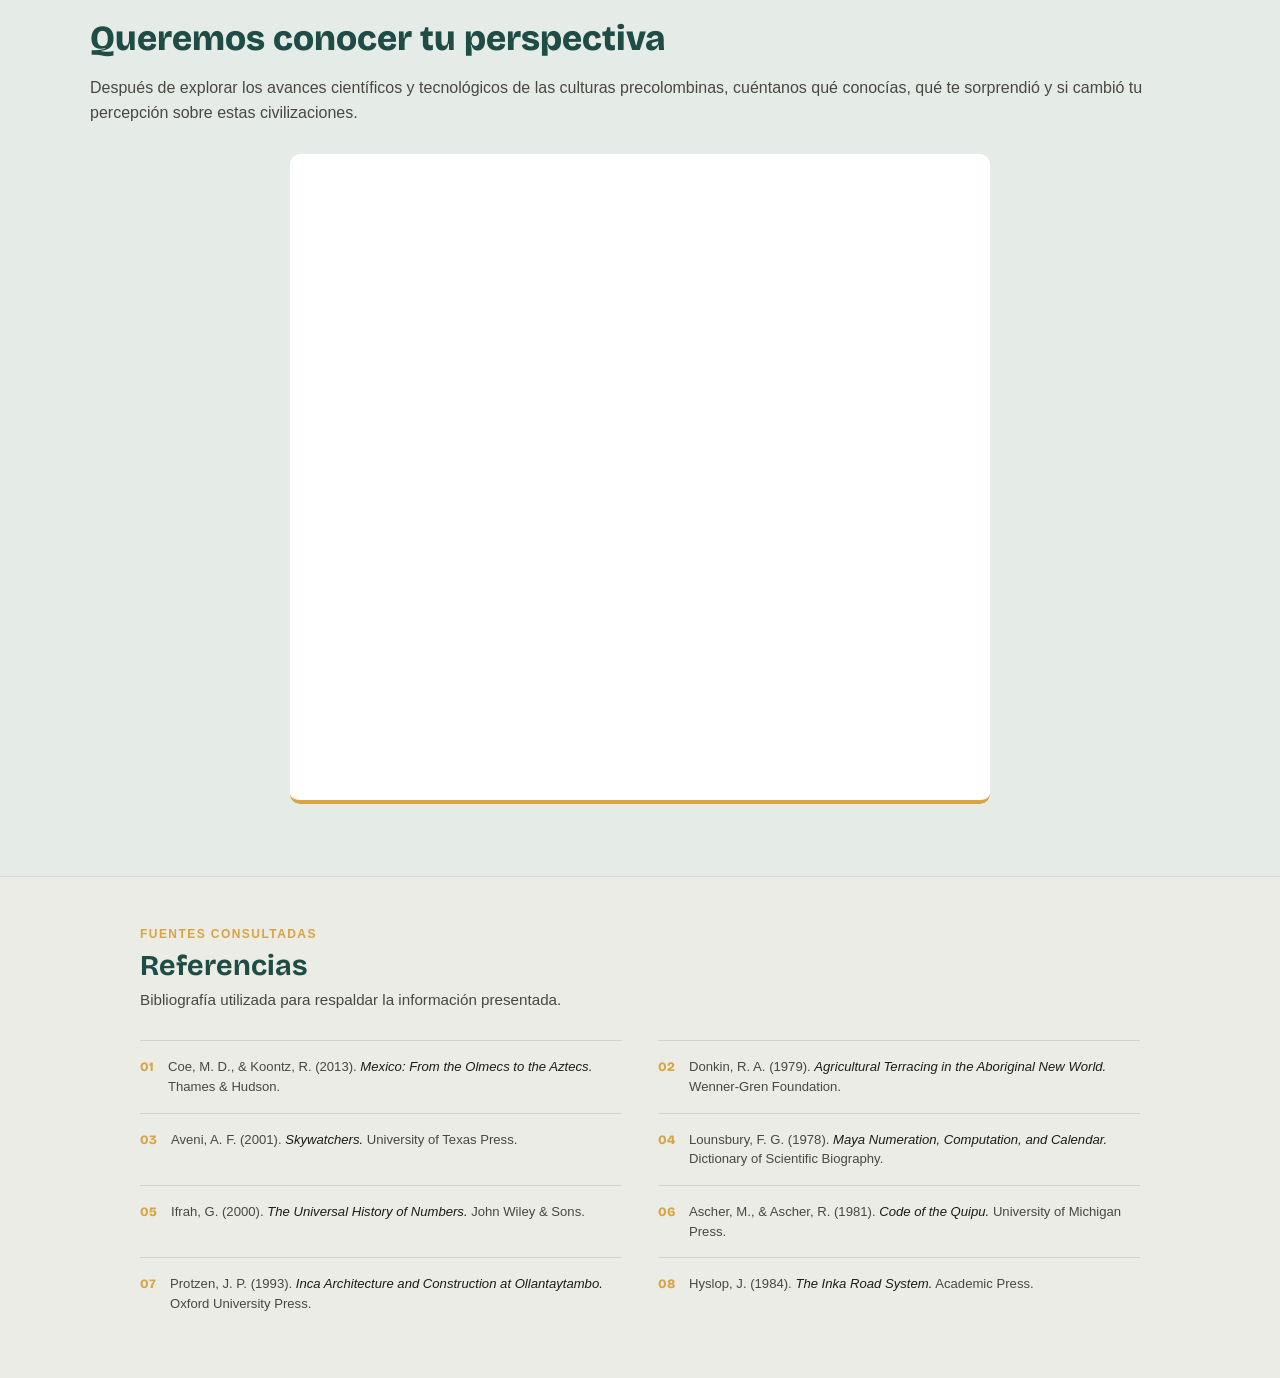
==== commit 8193c881: "feat: se agrega el form y pequeñas correciones" ====
--- a/index.html
+++ b/index.html
@@ -15,7 +15,7 @@
         <nav class="menu">
             <ul class="menu-list">
                 <li><a href="#about">Saberes</a></li>
-                <li><a href="#video">formulario</a></li>
+                <li><a href="#form">Formulario</a></li>
                 <li><a href="#contact">Referencia</a></li>
             </ul>
         </nav>
@@ -126,38 +126,77 @@
                 </article>
             </div>
         </section>
-<section class="section section-dark" id="video">
-            <div class="container">
-                <h2>Formulario</h2>
-                <p class="video-intro">Déjanos saber que opinas acerca de esto.</p>
-                <div class="form-part">
-                    <button>formulario aquí</button>
-                </div>
-            </div>
-        </section>
-        <section class="section" id="contact">
-            <div class="container contact">
-                <h2>Referencias</h2>
-                <p>Coe, M. D., & Koontz, R. (2013). Mexico: From the Olmecs to the Aztecs. Thames & Hudson.</p>
-                <p class="small">(Respalda la construcción y productividad de las chinampas y el desarrollo de la nixtamalización en Mesoamérica).</p>
-                <p>Donkin, R. A. (1979). Agricultural Terracing in the Aboriginal New World. Wenner-Gren Foundation for Anthropological Research.</p>
-                <p class="small">(Estudio clave sobre el uso, la ingeniería y los microclimas de los andenes e ingeniería agrícola inca).</p>
-                <p>Aveni, A. F. (2001). Skywatchers: A Revised and Updated Version of Skywatchers of Ancient Mexico. University of Texas Press.</p>
-                <p class="small">(Obra de referencia sobre la arqueoastronomía maya y azteca, la medición de los ciclos de Venus y la alineación arquitectónica).</p>
-                <p>Lounsbury, F. G. (1978). Maya Numeration, Computation, and Calendar. Dictionary of Scientific Biography, 15, 759-818.</p>
-                <p class="small">(Detalla la precisión del calendario solar maya y el cálculo de eclipses).</p>
-                <p>Ifrah, G. (2000). The Universal History of Numbers: From Prehistory to the Invention of the Computer. John Wiley & Sons.</p>
-                <p class="small">(Analiza la invención independiente del concepto del cero y el sistema vigesimal por los mayas).</p>
-                <p>Ascher, M., & Ascher, R. (1981). Code of the Quipu: A Study in Media, Mathematics, and Culture. University of Michigan Press.</p>
-                <p class="small">(Análisis matemático e informático de la estructura decimal y lógica de registro en los quipus incas).</p>
-                <p>Protzen, J. P. (1993). Inca Architecture and Construction at Ollantaytambo. Oxford University Press.</p>
-                <p class="small">(Explica la técnica de cantería inca y la resistencia sísmica mediante ensamble de piedra sin mortero).</p>
-                <p>Hyslop, J. (1984). The Inka Road System. Academic Press.</p>
-                <p class="small">(Investigación sobre la red del Qhapaq Ñan y la ingeniería de puentes colgantes de fibra vegetal).</p>
-            </div>
-        </section>
+<section class="section section-dark" id="form">
+    <div class="container">
+        <h2>Queremos conocer tu perspectiva</h2>
+        <p class="video-intro">
+        Después de explorar los avances científicos y tecnológicos de las culturas precolombinas, cuéntanos qué conocías, qué te sorprendió y si cambió tu percepción sobre estas civilizaciones.
+        </p>
+
+        <div class="form-part">
+            <iframe
+                src="https://docs.google.com/forms/d/e/1FAIpQLSfiAQbvfYRS2241DRjTpKSrYro3Ud-aAGsZokv1uYP28LQQww/viewform?embedded=true"
+                title="Formulario sobre ciencia y tecnología precolombina"
+                loading="lazy">
+                Cargando…
+            </iframe>
+        </div>
+    </div>
+</section>
+<section class="references-section" id="contact">
+    <div class="container references">
+        <div class="references-header">
+            <span class="references-label">Fuentes consultadas</span>
+            <h2>Referencias</h2>
+            <p>Bibliografía utilizada para respaldar la información presentada.</p>
+        </div>
+
+        <div class="references-grid">
+
+            <div class="reference-item">
+                <span>01</span>
+                <p>Coe, M. D., & Koontz, R. (2013). <em>Mexico: From the Olmecs to the Aztecs.</em> Thames & Hudson.</p>
+            </div>
+
+            <div class="reference-item">
+                <span>02</span>
+                <p>Donkin, R. A. (1979). <em>Agricultural Terracing in the Aboriginal New World.</em> Wenner-Gren Foundation.</p>
+            </div>
+
+            <div class="reference-item">
+                <span>03</span>
+                <p>Aveni, A. F. (2001). <em>Skywatchers.</em> University of Texas Press.</p>
+            </div>
+
+            <div class="reference-item">
+                <span>04</span>
+                <p>Lounsbury, F. G. (1978). <em>Maya Numeration, Computation, and Calendar.</em> Dictionary of Scientific Biography.</p>
+            </div>
+
+            <div class="reference-item">
+                <span>05</span>
+                <p>Ifrah, G. (2000). <em>The Universal History of Numbers.</em> John Wiley & Sons.</p>
+            </div>
+
+            <div class="reference-item">
+                <span>06</span>
+                <p>Ascher, M., & Ascher, R. (1981). <em>Code of the Quipu.</em> University of Michigan Press.</p>
+            </div>
+
+            <div class="reference-item">
+                <span>07</span>
+                <p>Protzen, J. P. (1993). <em>Inca Architecture and Construction at Ollantaytambo.</em> Oxford University Press.</p>
+            </div>
+
+            <div class="reference-item">
+                <span>08</span>
+                <p>Hyslop, J. (1984). <em>The Inka Road System.</em> Academic Press.</p>
+            </div>
+
+        </div>
+    </div>
+</section>
     </main>
     <script src="scripts.js"></script>
 </body>
 </html>
-
--- a/style.css
+++ b/style.css
@@ -189,28 +189,107 @@
     border-left: 4px solid var(--gold);
 }
 
-.section-dark{ background-color: var(--ink); color: #fff; }
-.section-dark h2{ color: #fff; }
-.video-intro{ color: #cfcac2; max-width: 62ch; margin-bottom: 28px; }
-.video-frame{
-    position: relative;
-    aspect-ratio: 16 / 9;
-    max-width: 900px;
-    border-radius: 8px;
-    overflow: hidden;
-    background-color: #000;
-    border-bottom: 4px solid var(--gold);
-}
-.video-frame video, .video-frame iframe{
-    position: absolute;
-    inset: 0;
-    width: 100%;
-    height: 100%;
-    border: 0;
-}
- 
+.section-dark{
+    background-color: #e5ece8;
+    color: var(--ink);
+}
+
+.section-dark h2{
+    color: var(--jade);
+}
+
+.video-intro{
+    color: var(--muted);
+}
+
 /* Contact */
 .contact{ max-width: 700px; }
 .contact a{ color: var(--jade); font-weight: 600; }
 .small{ font-size: 0.9rem; color: var(--muted); margin-top: 8px; }
 
+/* Formulario */
+.form-part{
+    width: 100%;
+    max-width: 700px;
+    height: 650px;
+    margin: 28px auto 0;
+    background-color: #fff;
+    border-radius: 10px;
+    overflow: hidden;
+    border-bottom: 4px solid var(--gold);
+}
+
+.form-part iframe{
+    display: block;
+    width: 100%;
+    height: 100%;
+    border: 0;
+}
+
+
+/* Referencias */
+.references-section{
+    padding: 48px 32px;
+    background-color: #ebece6;
+    border-top: 1px solid #d8d8d0;
+}
+
+.references{
+    max-width: 1000px;
+}
+
+.references-header{
+    margin-bottom: 28px;
+}
+
+.references-label{
+    display: block;
+    margin-bottom: 6px;
+    color: var(--gold);
+    font-size: 0.75rem;
+    font-weight: 700;
+    text-transform: uppercase;
+    letter-spacing: 0.12em;
+}
+
+.references-header h2{
+    color: var(--jade);
+    font-size: 1.8rem;
+    margin-bottom: 6px;
+}
+
+.references-header p{
+    color: var(--muted);
+    font-size: 0.95rem;
+}
+
+.references-grid{
+    display: grid;
+    grid-template-columns: repeat(2, 1fr);
+    gap: 0 36px;
+}
+
+.reference-item{
+    display: flex;
+    gap: 14px;
+    padding: 16px 0;
+    border-top: 1px solid #d2d3cc;
+}
+
+.reference-item span{
+    color: var(--gold);
+    font-family: "Bricolage Grotesque", Arial, sans-serif;
+    font-size: 0.8rem;
+    font-weight: 800;
+}
+
+.reference-item p{
+    margin: 0;
+    color: var(--muted);
+    font-size: 0.82rem;
+    line-height: 1.5;
+}
+
+.reference-item em{
+    color: var(--ink);
+}
